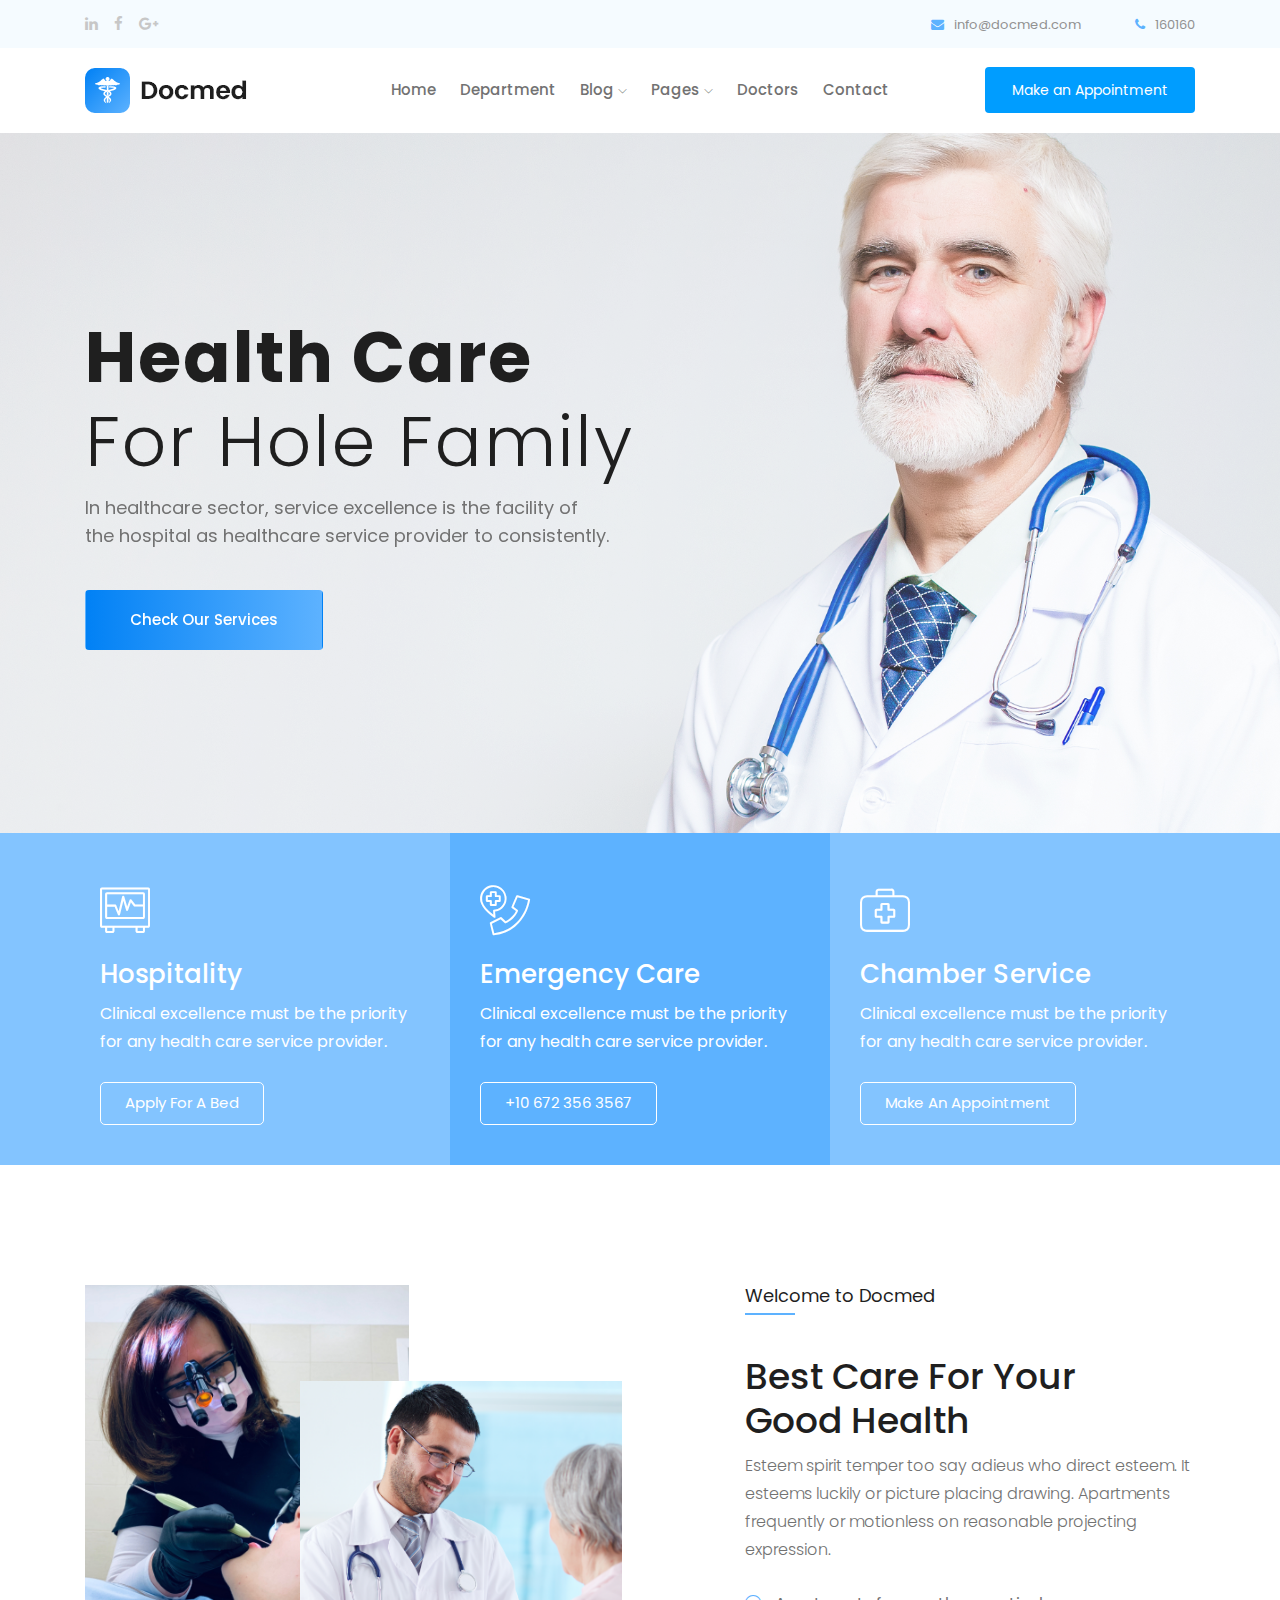
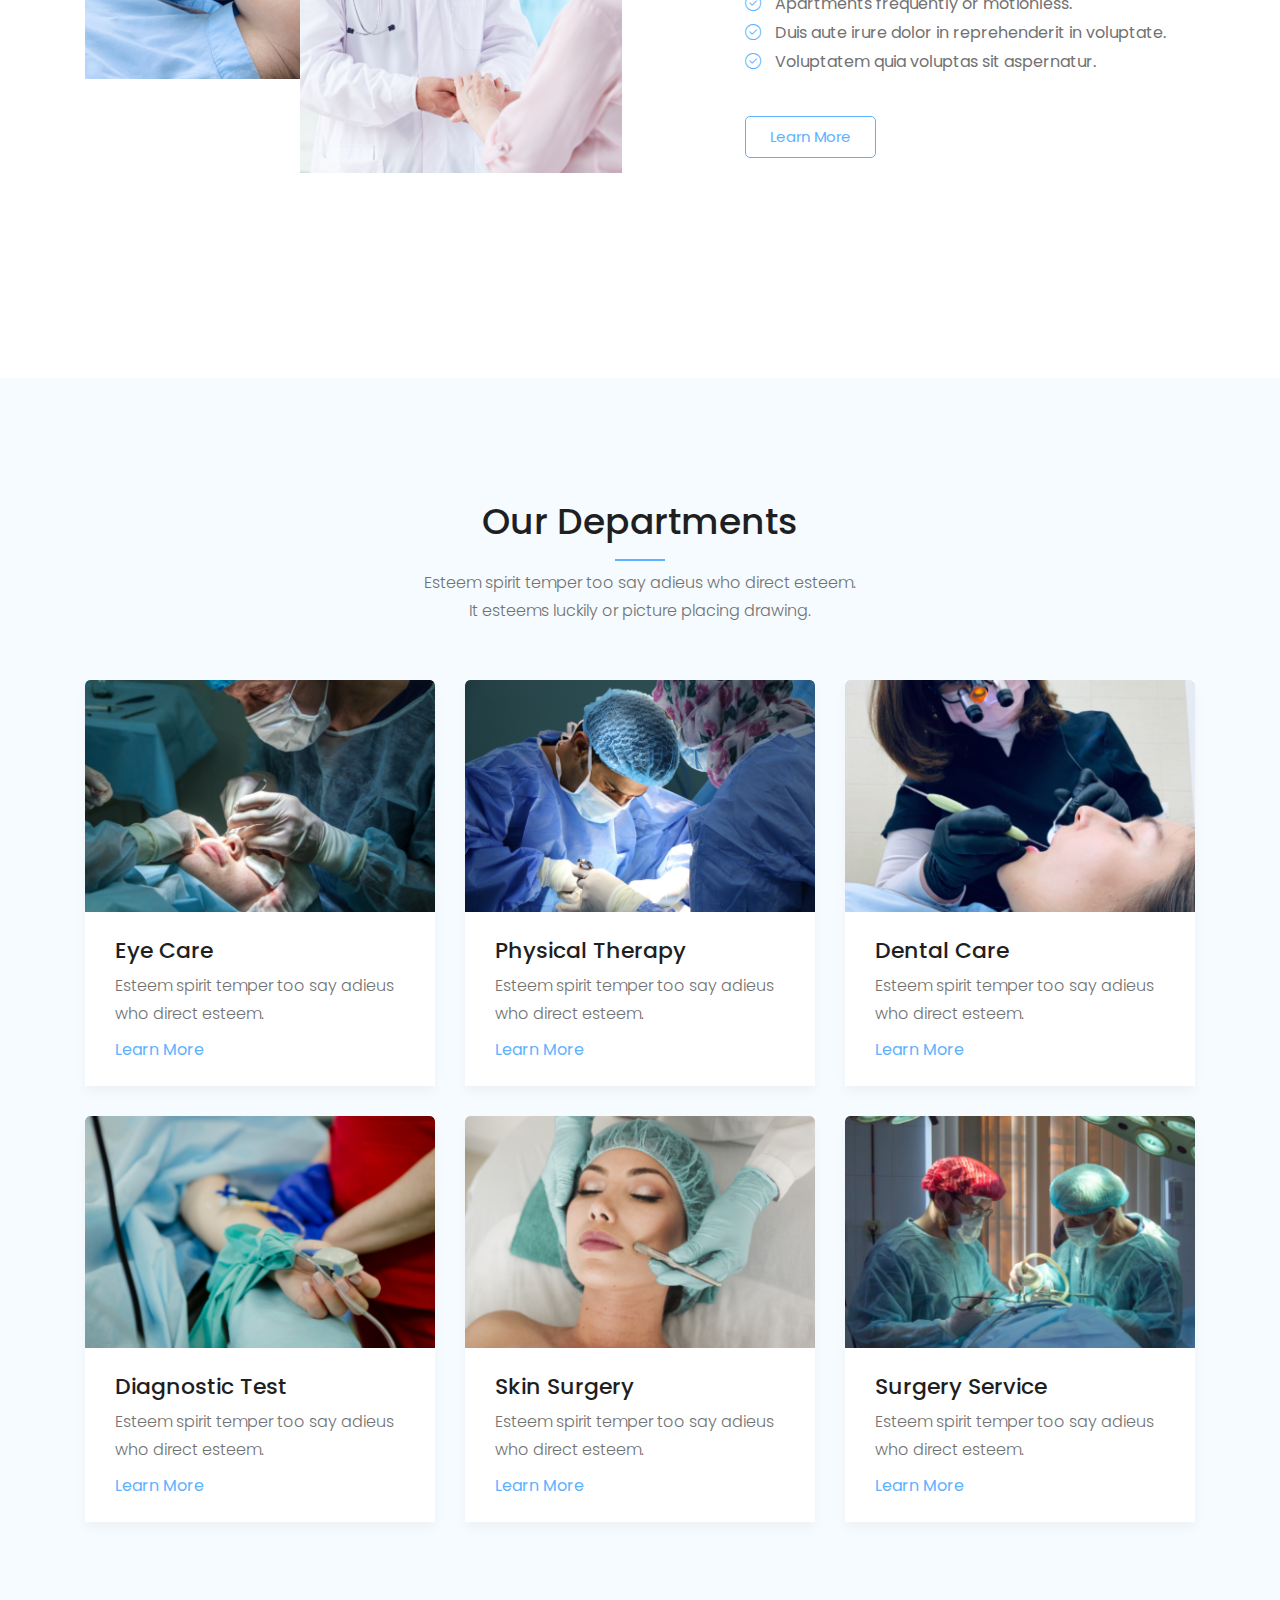
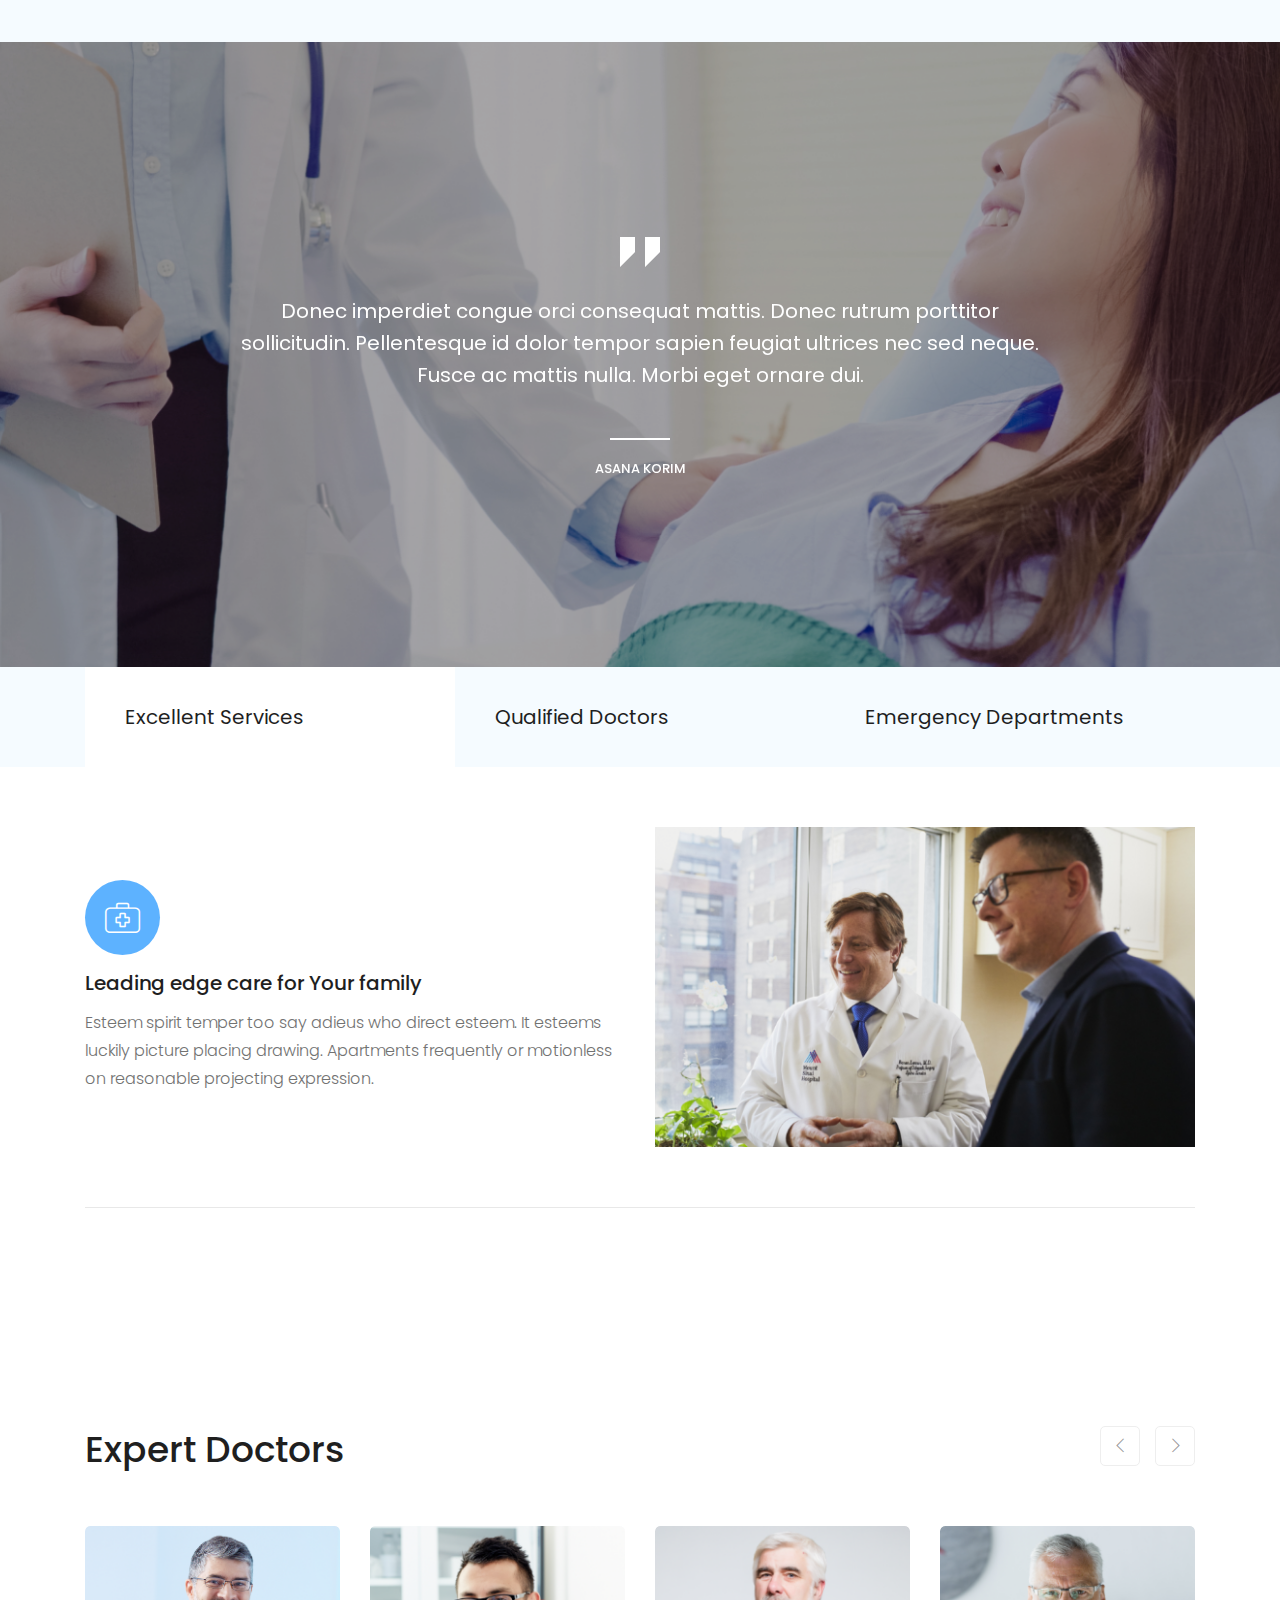
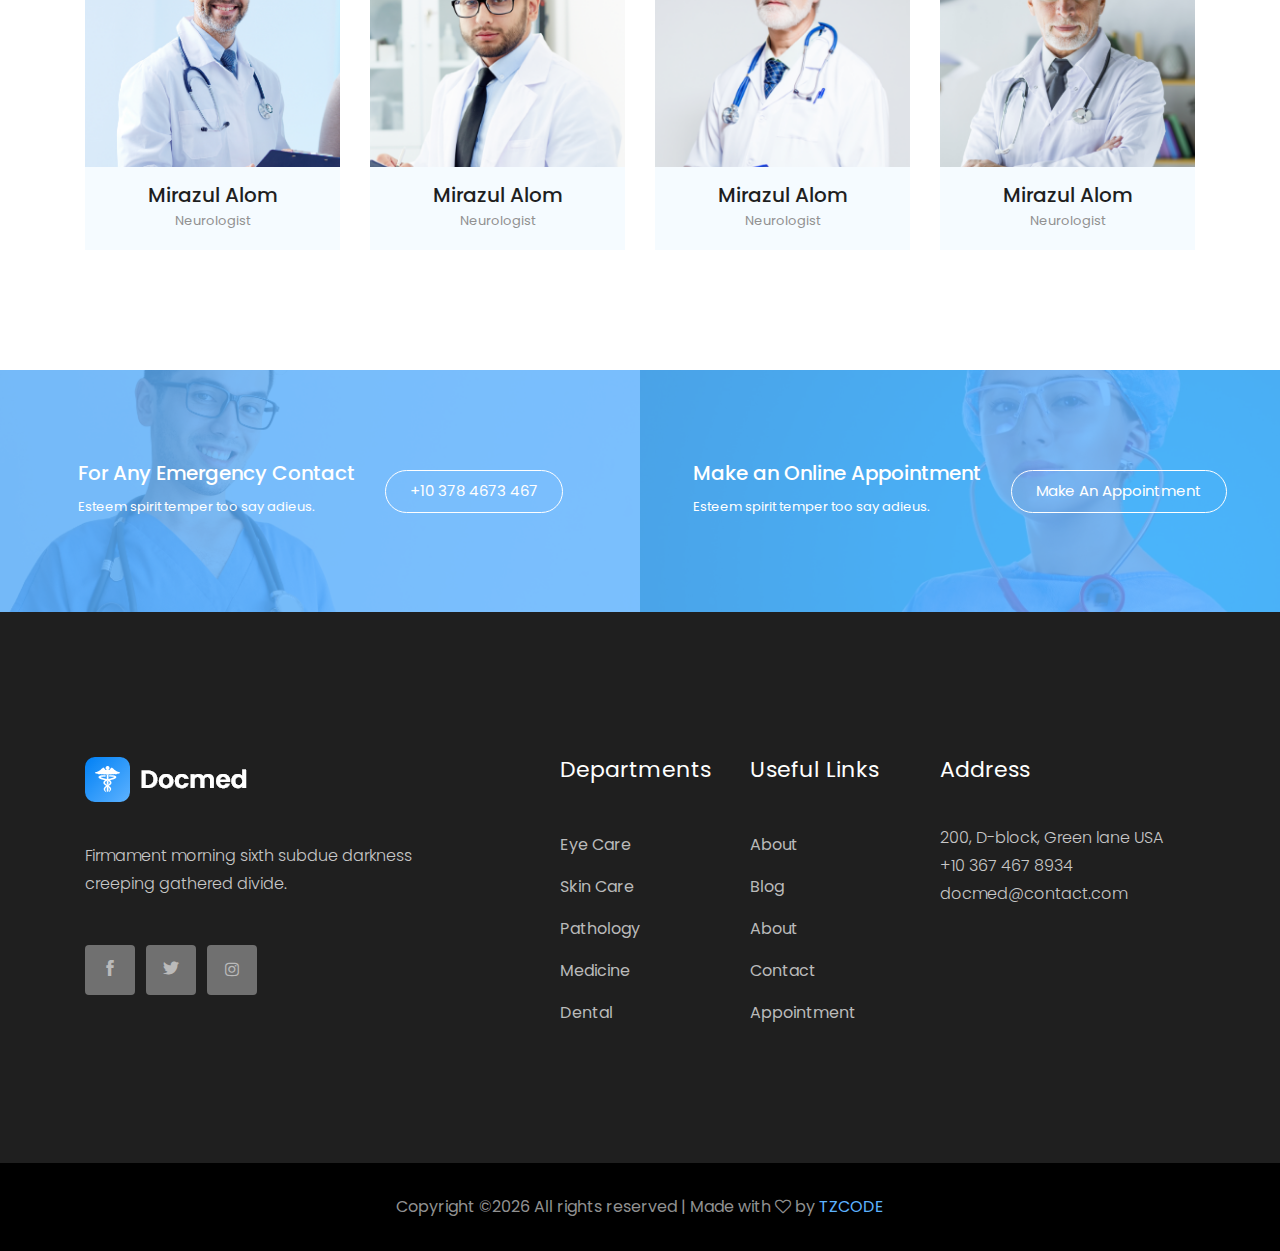
==== amalog/www-backup/landing.html @ 211bc392 "First Stage Website" ====
<!doctype html>
<html class="no-js" lang="zxx">

<head>
    <meta charset="utf-8">
    <meta http-equiv="x-ua-compatible" content="ie=edge">
    <title>Amalog</title>
    <meta name="description" content="">
    <meta name="viewport" content="width=device-width, initial-scale=1">

    <!-- <link rel="manifest" href="site.webmanifest"> -->
    <link rel="shortcut icon" type="image/x-icon" href="img/favicon.png">
    <!-- Place favicon.ico in the root directory -->

    <!-- CSS here -->
    <link rel="stylesheet" href="css/bootstrap.min.css">
    <link rel="stylesheet" href="css/owl.carousel.min.css">
    <link rel="stylesheet" href="css/magnific-popup.css">
    <link rel="stylesheet" href="css/font-awesome.min.css">
    <link rel="stylesheet" href="css/themify-icons.css">
    <link rel="stylesheet" href="css/nice-select.css">
    <link rel="stylesheet" href="css/flaticon.css">
    <link rel="stylesheet" href="css/gijgo.css">
    <link rel="stylesheet" href="css/animate.css">
    <link rel="stylesheet" href="css/slicknav.css">
    <link rel="stylesheet" href="css/style.css">
    <!-- <link rel="stylesheet" href="css/responsive.css"> -->
</head>

<body>
    <!--[if lte IE 9]>
            <p class="browserupgrade">You are using an <strong>outdated</strong> browser. Please <a href="https://browsehappy.com/">upgrade your browser</a> to improve your experience and security.</p>
        <![endif]-->

    <!-- header-start -->
    <header>
        <div class="header-area ">
            <div class="header-top_area">
                <div class="container">
                    <div class="row">
                        <div class="col-xl-6 col-md-6 ">
                            <div class="social_media_links">
                                <a href="#">
                                    <i class="fa fa-linkedin"></i>
                                </a>
                                <a href="#">
                                    <i class="fa fa-facebook"></i>
                                </a>
                                <a href="#">
                                    <i class="fa fa-google-plus"></i>
                                </a>
                            </div>
                        </div>
                        <div class="col-xl-6 col-md-6">
                            <div class="short_contact_list">
                                <ul>
                                    <li><a href="#"> <i class="fa fa-envelope"></i> info@docmed.com</a></li>
                                    <li><a href="#"> <i class="fa fa-phone"></i> 160160</a></li>
                                </ul>
                            </div>
                        </div>
                    </div>
                </div>
            </div>
            <div id="sticky-header" class="main-header-area">
                <div class="container">
                    <div class="row align-items-center">
                        <div class="col-xl-3 col-lg-2">
                            <div class="logo">
                                <a href="index.html">
                                    <img src="img/logo.png" alt="">
                                </a>
                            </div>
                        </div>
                        <div class="col-xl-6 col-lg-7">
                            <div class="main-menu  d-none d-lg-block">
                                <nav>
                                    <ul id="navigation">
                                        <li><a class="active" href="index.html">home</a></li>
                                        <li><a href="Department.html">Department</a></li>
                                        <li><a href="#">blog <i class="ti-angle-down"></i></a>
                                            <ul class="submenu">
                                                <li><a href="blog.html">blog</a></li>
                                                <li><a href="single-blog.html">single-blog</a></li>
                                            </ul>
                                        </li>
                                        <li><a href="#">pages <i class="ti-angle-down"></i></a>
                                            <ul class="submenu">
                                                <li><a href="elements.html">elements</a></li>
                                                <li><a href="about.html">about</a></li>
                                            </ul>
                                        </li>
                                        <li><a href="Doctors.html">Doctors</a></li>
                                        <li><a href="contact.html">Contact</a></li>
                                    </ul>
                                </nav>
                            </div>
                        </div>
                        <div class="col-xl-3 col-lg-3 d-none d-lg-block">
                            <div class="Appointment">
                                <div class="book_btn d-none d-lg-block">
                                    <a class="popup-with-form" href="#test-form">Make an Appointment</a>
                                </div>
                            </div>
                        </div>
                        <div class="col-12">
                            <div class="mobile_menu d-block d-lg-none"></div>
                        </div>
                    </div>
                </div>
            </div>
        </div>
    </header>
    <!-- header-end -->

    <!-- slider_area_start -->
    <div class="slider_area">
        <div class="slider_active owl-carousel">
            <div class="single_slider  d-flex align-items-center slider_bg_2">
                <div class="container">
                    <div class="row">
                        <div class="col-xl-12">
                            <div class="slider_text ">
                                <h3> <span>Health care</span> <br>
                                    For Hole Family </h3>
                                <p>In healthcare sector, service excellence is the facility of <br> the hospital as
                                    healthcare service provider to consistently.</p>
                                <a href="#" class="boxed-btn3">Check Our Services</a>
                            </div>
                        </div>
                    </div>
                </div>
            </div>
            <div class="single_slider  d-flex align-items-center slider_bg_1">
                <div class="container">
                    <div class="row">
                        <div class="col-xl-12">
                            <div class="slider_text ">
                                <h3> <span>Health care</span> <br>
                                    For Hole Family </h3>
                                <p>In healthcare sector, service excellence is the facility of <br> the hospital as
                                    healthcare service provider to consistently.</p>
                                <a href="#" class="boxed-btn3">Check Our Services</a>
                            </div>
                        </div>
                    </div>
                </div>
            </div>
            <div class="single_slider  d-flex align-items-center slider_bg_2">
                <div class="container">
                    <div class="row">
                        <div class="col-xl-12">
                            <div class="slider_text ">
                                <h3> <span>Health care</span> <br>
                                    For Hole Family </h3>
                                <p>In healthcare sector, service excellence is the facility of <br> the hospital as
                                    healthcare service provider to consistently.</p>
                                <a href="#" class="boxed-btn3">Check Our Services</a>
                            </div>
                        </div>
                    </div>
                </div>
            </div>
        </div>
    </div>
    <!-- slider_area_end -->

    <!-- service_area_start -->
    <div class="service_area">
        <div class="container p-0">
            <div class="row no-gutters">
                <div class="col-xl-4 col-md-4">
                    <div class="single_service">
                        <div class="icon">
                            <i class="flaticon-electrocardiogram"></i>
                        </div>
                        <h3>Hospitality</h3>
                        <p>Clinical excellence must be the priority for any health care service provider.</p>
                        <a href="#" class="boxed-btn3-white">Apply For a Bed</a>
                    </div>
                </div>
                <div class="col-xl-4 col-md-4">
                    <div class="single_service">
                        <div class="icon">
                            <i class="flaticon-emergency-call"></i>
                        </div>
                        <h3>Emergency Care</h3>
                        <p>Clinical excellence must be the priority for any health care service provider.</p>
                        <a href="#" class="boxed-btn3-white">+10 672 356 3567</a>
                    </div>
                </div>
                <div class="col-xl-4 col-md-4">
                    <div class="single_service">
                        <div class="icon">
                            <i class="flaticon-first-aid-kit"></i>
                        </div>
                        <h3>Chamber Service</h3>
                        <p>Clinical excellence must be the priority for any health care service provider.</p>
                        <a href="#" class="boxed-btn3-white">Make an Appointment</a>
                    </div>
                </div>
            </div>
        </div>
    </div>
    <!-- service_area_end -->

    <!-- welcome_docmed_area_start -->
    <div class="welcome_docmed_area">
        <div class="container">
            <div class="row">
                <div class="col-xl-6 col-lg-6">
                    <div class="welcome_thumb">
                        <div class="thumb_1">
                            <img src="img/about/1.png" alt="">
                        </div>
                        <div class="thumb_2">
                            <img src="img/about/2.png" alt="">
                        </div>
                    </div>
                </div>
                <div class="col-xl-6 col-lg-6">
                    <div class="welcome_docmed_info">
                        <h2>Welcome to Docmed</h2>
                        <h3>Best Care For Your <br>
                                Good Health</h3>
                        <p>Esteem spirit temper too say adieus who direct esteem.
                                It esteems luckily or picture placing drawing. Apartments frequently or motionless on reasonable projecting expression.</p>
                        <ul>
                            <li> <i class="flaticon-right"></i> Apartments frequently or motionless. </li>
                            <li> <i class="flaticon-right"></i> Duis aute irure dolor in reprehenderit in voluptate.</li>
                            <li> <i class="flaticon-right"></i> Voluptatem quia voluptas sit aspernatur. </li>
                        </ul>
                        <a href="#" class="boxed-btn3-white-2">Learn More</a>
                    </div>
                </div>
            </div>
        </div>
    </div>
    <!-- welcome_docmed_area_end -->

    <!-- offers_area_start -->
    <div class="our_department_area">
        <div class="container">
            <div class="row">
                <div class="col-xl-12">
                    <div class="section_title text-center mb-55">
                        <h3>Our Departments</h3>
                        <p>Esteem spirit temper too say adieus who direct esteem. <br>
                            It esteems luckily or picture placing drawing. </p>
                    </div>
                </div>
            </div>
            <div class="row">
                <div class="col-xl-4 col-md-6 col-lg-4">
                    <div class="single_department">
                        <div class="department_thumb">
                            <img src="img/department/1.png" alt="">
                        </div>
                        <div class="department_content">
                            <h3><a href="#">Eye Care</a></h3>
                            <p>Esteem spirit temper too say adieus who direct esteem.</p>
                            <a href="#" class="learn_more">Learn More</a>
                        </div>
                    </div>
                </div>
                <div class="col-xl-4 col-md-6 col-lg-4">
                    <div class="single_department">
                        <div class="department_thumb">
                            <img src="img/department/2.png" alt="">
                        </div>
                        <div class="department_content">
                            <h3><a href="#">Physical Therapy</a></h3>
                            <p>Esteem spirit temper too say adieus who direct esteem.</p>
                            <a href="#" class="learn_more">Learn More</a>
                        </div>
                    </div>
                </div>
                <div class="col-xl-4 col-md-6 col-lg-4">
                    <div class="single_department">
                        <div class="department_thumb">
                            <img src="img/department/3.png" alt="">
                        </div>
                        <div class="department_content">
                            <h3><a href="#">Dental Care</a></h3>
                            <p>Esteem spirit temper too say adieus who direct esteem.</p>
                            <a href="#" class="learn_more">Learn More</a>
                        </div>
                    </div>
                </div>
                <div class="col-xl-4 col-md-6 col-lg-4">
                    <div class="single_department">
                        <div class="department_thumb">
                            <img src="img/department/4.png" alt="">
                        </div>
                        <div class="department_content">
                            <h3><a href="#">Diagnostic Test</a></h3>
                            <p>Esteem spirit temper too say adieus who direct esteem.</p>
                            <a href="#" class="learn_more">Learn More</a>
                        </div>
                    </div>
                </div>
                <div class="col-xl-4 col-md-6 col-lg-4">
                    <div class="single_department">
                        <div class="department_thumb">
                            <img src="img/department/5.png" alt="">
                        </div>
                        <div class="department_content">
                            <h3><a href="#">Skin Surgery</a></h3>
                            <p>Esteem spirit temper too say adieus who direct esteem.</p>
                            <a href="#" class="learn_more">Learn More</a>
                        </div>
                    </div>
                </div>
                <div class="col-xl-4 col-md-6 col-lg-4">
                    <div class="single_department">
                        <div class="department_thumb">
                            <img src="img/department/6.png" alt="">
                        </div>
                        <div class="department_content">
                            <h3><a href="#">Surgery Service</a></h3>
                            <p>Esteem spirit temper too say adieus who direct esteem.</p>
                            <a href="#" class="learn_more">Learn More</a>
                        </div>
                    </div>
                </div>
            </div>
        </div>
    </div>
    <!-- offers_area_end -->

    <!-- testmonial_area_start -->
    <div class="testmonial_area">
        <div class="testmonial_active owl-carousel">
            <div class="single-testmonial testmonial_bg_1 overlay2">
                <div class="container">
                    <div class="row">
                        <div class="col-xl-10 offset-xl-1">
                            <div class="testmonial_info text-center">
                                <div class="quote">
                                    <i class="flaticon-straight-quotes"></i>
                                </div>
                                <p>Donec imperdiet congue orci consequat mattis. Donec rutrum porttitor <br>
                                    sollicitudin. Pellentesque id dolor tempor sapien feugiat ultrices nec sed neque.
                                    <br>
                                    Fusce ac mattis nulla. Morbi eget ornare dui. </p>
                                <div class="testmonial_author">
                                    <h4>Asana Korim</h4>
                                </div>
                            </div>
                        </div>
                    </div>
                </div>
            </div>
            <div class="single-testmonial testmonial_bg_2 overlay2">
                <div class="container">
                    <div class="row">
                        <div class="col-xl-10 offset-xl-1">
                            <div class="testmonial_info text-center">
                                <div class="quote">
                                    <i class="flaticon-straight-quotes"></i>
                                </div>
                                <p>Donec imperdiet congue orci consequat mattis. Donec rutrum porttitor <br>
                                    sollicitudin. Pellentesque id dolor tempor sapien feugiat ultrices nec sed neque.
                                    <br>
                                    Fusce ac mattis nulla. Morbi eget ornare dui. </p>
                                <div class="testmonial_author">
                                    <h4>Asana Korim</h4>
                                </div>
                            </div>
                        </div>
                    </div>
                </div>
            </div>
            <div class="single-testmonial testmonial_bg_1 overlay2">
                <div class="container">
                    <div class="row">
                        <div class="col-xl-10 offset-xl-1">
                            <div class="testmonial_info text-center">
                                <div class="quote">
                                    <i class="flaticon-straight-quotes"></i>
                                </div>
                                <p>Donec imperdiet congue orci consequat mattis. Donec rutrum porttitor <br>
                                    sollicitudin. Pellentesque id dolor tempor sapien feugiat ultrices nec sed neque.
                                    <br>
                                    Fusce ac mattis nulla. Morbi eget ornare dui. </p>
                                <div class="testmonial_author">
                                    <h4>Asana Korim</h4>
                                </div>
                            </div>
                        </div>
                    </div>
                </div>
            </div>
        </div>
    </div>
    <!-- testmonial_area_end -->

    <!-- business_expert_area_start  -->
    <div class="business_expert_area">
        <div class="business_tabs_area">
            <div class="container">
                <div class="row">
                    <div class="col-xl-12">
                        <ul class="nav" id="myTab" role="tablist">
                            <li class="nav-item">
                                <a class="nav-link active" id="home-tab" data-toggle="tab" href="#home" role="tab" aria-controls="home"
                            aria-selected="true">Excellent Services</a>
                            </li>

                            <li class="nav-item">
                                <a class="nav-link" id="profile-tab" data-toggle="tab" href="#profile" role="tab" aria-controls="profile"
                            aria-selected="false">Qualified Doctors</a>
                            </li>


                            <li class="nav-item">
                                <a class="nav-link" id="contact-tab" data-toggle="tab" href="#contact" role="tab" aria-controls="contact"
                            aria-selected="false">Emergency Departments</a>
                            </li>
                        </ul>
                    </div>
                </div>

            </div>
        </div>
        <div class="container">
            <div class="border_bottom">
                    <div class="tab-content" id="myTabContent">
                            <div class="tab-pane fade show active" id="home" role="tabpanel" aria-labelledby="home-tab">
                                
                                    <div class="row align-items-center">
                                            <div class="col-xl-6 col-md-6">
                                                <div class="business_info">
                                                    <div class="icon">
                                                        <i class="flaticon-first-aid-kit"></i>
                                                    </div>
                                                    <h3>Leading edge care for Your family</h3>
                                                    <p>Esteem spirit temper too say adieus who direct esteem.
                                                        It esteems luckily picture placing drawing. Apartments frequently or motionless on
                                                        reasonable projecting expression.
                                                    </p>
                                                </div>
                                            </div>
                                            <div class="col-xl-6 col-md-6">
                                                <div class="business_thumb">
                                                    <img src="img/about/business.png" alt="">
                                                </div>
                                            </div>
                                        </div>
                            </div>
                            <div class="tab-pane fade" id="profile" role="tabpanel" aria-labelledby="profile-tab">
                                    <div class="row align-items-center">
                                            <div class="col-xl-6 col-md-6">
                                                <div class="business_info">
                                                    <div class="icon">
                                                        <i class="flaticon-first-aid-kit"></i>
                                                    </div>
                                                    <h3>Leading edge care for Your family</h3>
                                                    <p>Esteem spirit temper too say adieus who direct esteem.
                                                        It esteems luckily picture placing drawing. Apartments frequently or motionless on
                                                        reasonable projecting expression.
                                                    </p>
                                                </div>
                                            </div>
                                            <div class="col-xl-6 col-md-6">
                                                <div class="business_thumb">
                                                    <img src="img/about/business.png" alt="">
                                                </div>
                                            </div>
                                        </div>
                            </div>
                            <div class="tab-pane fade" id="contact" role="tabpanel" aria-labelledby="contact-tab">
                                    <div class="row align-items-center">
                                            <div class="col-xl-6 col-md-6">
                                                <div class="business_info">
                                                    <div class="icon">
                                                        <i class="flaticon-first-aid-kit"></i>
                                                    </div>
                                                    <h3>Leading edge care for Your family</h3>
                                                    <p>Esteem spirit temper too say adieus who direct esteem.
                                                        It esteems luckily picture placing drawing. Apartments frequently or motionless on
                                                        reasonable projecting expression.
                                                    </p>
                                                </div>
                                            </div>
                                            <div class="col-xl-6 col-md-6">
                                                <div class="business_thumb">
                                                    <img src="img/about/business.png" alt="">
                                                </div>
                                            </div>
                                        </div>
                            </div>
                          </div>
            </div>
        </div>
    </div>
    <!-- business_expert_area_end  -->


    <!-- expert_doctors_area_start -->
    <div class="expert_doctors_area">
        <div class="container">
            <div class="row">
                <div class="col-xl-12">
                    <div class="doctors_title mb-55">
                        <h3>Expert Doctors</h3>
                    </div>
                </div>
            </div>
            <div class="row">
                <div class="col-xl-12">
                    <div class="expert_active owl-carousel">
                        <div class="single_expert">
                            <div class="expert_thumb">
                                <img src="img/experts/1.png" alt="">
                            </div>
                            <div class="experts_name text-center">
                                <h3>Mirazul Alom</h3>
                                <span>Neurologist</span>
                            </div>
                        </div>
                        <div class="single_expert">
                            <div class="expert_thumb">
                                <img src="img/experts/2.png" alt="">
                            </div>
                            <div class="experts_name text-center">
                                <h3>Mirazul Alom</h3>
                                <span>Neurologist</span>
                            </div>
                        </div>
                        <div class="single_expert">
                            <div class="expert_thumb">
                                <img src="img/experts/3.png" alt="">
                            </div>
                            <div class="experts_name text-center">
                                <h3>Mirazul Alom</h3>
                                <span>Neurologist</span>
                            </div>
                        </div>
                        <div class="single_expert">
                            <div class="expert_thumb">
                                <img src="img/experts/4.png" alt="">
                            </div>
                            <div class="experts_name text-center">
                                <h3>Mirazul Alom</h3>
                                <span>Neurologist</span>
                            </div>
                        </div>
                        <div class="single_expert">
                            <div class="expert_thumb">
                                <img src="img/experts/1.png" alt="">
                            </div>
                            <div class="experts_name text-center">
                                <h3>Mirazul Alom</h3>
                                <span>Neurologist</span>
                            </div>
                        </div>
                        <div class="single_expert">
                            <div class="expert_thumb">
                                <img src="img/experts/2.png" alt="">
                            </div>
                            <div class="experts_name text-center">
                                <h3>Mirazul Alom</h3>
                                <span>Neurologist</span>
                            </div>
                        </div>
                    </div>
                </div>
            </div>
        </div>
    </div>
    <!-- expert_doctors_area_end -->

    <!-- Emergency_contact start -->
    <div class="Emergency_contact">
        <div class="conatiner-fluid p-0">
            <div class="row no-gutters">
                <div class="col-xl-6">
                    <div class="single_emergency d-flex align-items-center justify-content-center emergency_bg_1 overlay_skyblue">
                        <div class="info">
                            <h3>For Any Emergency Contact</h3>
                            <p>Esteem spirit temper too say adieus.</p>
                        </div>
                        <div class="info_button">
                            <a href="#" class="boxed-btn3-white">+10 378 4673 467</a>
                        </div>
                    </div>
                </div>
                <div class="col-xl-6">
                    <div class="single_emergency d-flex align-items-center justify-content-center emergency_bg_2 overlay_skyblue">
                        <div class="info">
                            <h3>Make an Online Appointment</h3>
                            <p>Esteem spirit temper too say adieus.</p>
                        </div>
                        <div class="info_button">
                            <a href="#" class="boxed-btn3-white">Make an Appointment</a>
                        </div>
                    </div>
                </div>
            </div>
        </div>
    </div>
    <!-- Emergency_contact end -->

<!-- footer start -->
    <footer class="footer">
            <div class="footer_top">
                <div class="container">
                    <div class="row">
                        <div class="col-xl-4 col-md-6 col-lg-4">
                            <div class="footer_widget">
                                <div class="footer_logo">
                                    <a href="#">
                                        <img src="img/footer_logo.png" alt="">
                                    </a>
                                </div>
                                <p>
                                        Firmament morning sixth subdue darkness 
                                        creeping gathered divide.
                                </p>
                                <div class="socail_links">
                                    <ul>
                                        <li>
                                            <a href="#">
                                                <i class="ti-facebook"></i>
                                            </a>
                                        </li>
                                        <li>
                                            <a href="#">
                                                <i class="ti-twitter-alt"></i>
                                            </a>
                                        </li>
                                        <li>
                                            <a href="#">
                                                <i class="fa fa-instagram"></i>
                                            </a>
                                        </li>
                                    </ul>
                                </div>
    
                            </div>
                        </div>
                        <div class="col-xl-2 offset-xl-1 col-md-6 col-lg-3">
                            <div class="footer_widget">
                                <h3 class="footer_title">
                                        Departments
                                </h3>
                                <ul>
                                    <li><a href="#">Eye Care</a></li>
                                    <li><a href="#">Skin Care</a></li>
                                    <li><a href="#">Pathology</a></li>
                                    <li><a href="#">Medicine</a></li>
                                    <li><a href="#">Dental</a></li>
                                </ul>
    
                            </div>
                        </div>
                        <div class="col-xl-2 col-md-6 col-lg-2">
                            <div class="footer_widget">
                                <h3 class="footer_title">
                                        Useful Links
                                </h3>
                                <ul>
                                    <li><a href="#">About</a></li>
                                    <li><a href="#">Blog</a></li>
                                    <li><a href="#">About</a></li>
                                    <li><a href="#"> Contact</a></li>
                                    <li><a href="#"> Appointment</a></li>
                                </ul>
                            </div>
                        </div>
                        <div class="col-xl-3 col-md-6 col-lg-3">
                            <div class="footer_widget">
                                <h3 class="footer_title">
                                        Address
                                </h3>
                                <p>
                                    200, D-block, Green lane USA <br>
                                    +10 367 467 8934 <br>
                                    docmed@contact.com
                                </p>
                            </div>
                        </div>
                    </div>
                </div>
            </div>
            <div class="copy-right_text">
                <div class="container">
                    <div class="footer_border"></div>
                    <div class="row">
                        <div class="col-xl-12">
                            <p class="copy_right text-center">
                                <!-- Link back to Colorlib can't be removed. Template is licensed under CC BY 3.0. -->
Copyright &copy;<script>document.write(new Date().getFullYear());</script> All rights reserved | Made with <i class="fa fa-heart-o" aria-hidden="true"></i> by <a href="https://app.tzcode.tech" target="_blank">TZCODE</a>
<!-- Link back to Colorlib can't be removed. Template is licensed under CC BY 3.0. -->
                            </p>
                        </div>
                    </div>
                </div>
            </div>
        </footer>
<!-- footer end  -->
    <!-- link that opens popup -->

    <!-- form itself end-->
    <form id="test-form" class="white-popup-block mfp-hide">
        <div class="popup_box ">
            <div class="popup_inner">
                <h3>Make an Appointment</h3>
                <form action="#">
                    <div class="row">
                        <div class="col-xl-6">
                            <input id="datepicker" placeholder="Pick date">
                        </div>
                        <div class="col-xl-6">
                            <input id="datepicker2" placeholder="Suitable time">
                        </div>
                        <div class="col-xl-6">
                            <select class="form-select wide" id="default-select" class="">
                                <option data-display="Select Department">Department</option>
                                <option value="1">Eye Care</option>
                                <option value="2">Physical Therapy</option>
                                <option value="3">Dental Care</option>
                            </select>
                        </div>
                        <div class="col-xl-6">
                            <select class="form-select wide" id="default-select" class="">
                                <option data-display="Doctors">Doctors</option>
                                <option value="1">Mirazul Alom</option>
                                <option value="2">Monzul Alom</option>
                                <option value="3">Azizul Isalm</option>
                            </select>
                        </div>
                        <div class="col-xl-6">
                            <input type="text"  placeholder="Name">
                        </div>
                        <div class="col-xl-6">
                            <input type="text"  placeholder="Phone no.">
                        </div>
                        <div class="col-xl-12">
                            <input type="email"  placeholder="Email">
                        </div>
                        <div class="col-xl-12">
                            <button type="submit" class="boxed-btn3">Confirm</button>
                        </div>
                    </div>
                </form>
            </div>
        </div>
    </form>
    <!-- form itself end -->

    <!-- JS here -->
    <script src="js/vendor/modernizr-3.5.0.min.js"></script>
    <script src="js/vendor/jquery-1.12.4.min.js"></script>
    <script src="js/popper.min.js"></script>
    <script src="js/bootstrap.min.js"></script>
    <script src="js/owl.carousel.min.js"></script>
    <script src="js/isotope.pkgd.min.js"></script>
    <script src="js/ajax-form.js"></script>
    <script src="js/waypoints.min.js"></script>
    <script src="js/jquery.counterup.min.js"></script>
    <script src="js/imagesloaded.pkgd.min.js"></script>
    <script src="js/scrollIt.js"></script>
    <script src="js/jquery.scrollUp.min.js"></script>
    <script src="js/wow.min.js"></script>
    <script src="js/nice-select.min.js"></script>
    <script src="js/jquery.slicknav.min.js"></script>
    <script src="js/jquery.magnific-popup.min.js"></script>
    <script src="js/plugins.js"></script>
    <script src="js/gijgo.min.js"></script>
    <!--contact js-->
    <script src="js/contact.js"></script>
    <script src="js/jquery.ajaxchimp.min.js"></script>
    <script src="js/jquery.form.js"></script>
    <script src="js/jquery.validate.min.js"></script>
    <script src="js/mail-script.js"></script>

    <script src="js/main.js"></script>
    <script>
        $('#datepicker').datepicker({
            iconsLibrary: 'fontawesome',
            icons: {
                rightIcon: '<span class="fa fa-caret-down"></span>'
            }
        });
        $('#datepicker2').datepicker({
            iconsLibrary: 'fontawesome',
            icons: {
                rightIcon: '<span class="fa fa-caret-down"></span>'
            }

        });
    $(document).ready(function() {
    $('.js-example-basic-multiple').select2();
});
    </script>
</body>

</html>
---- amalog/www-backup/css/themify-icons.css ----
@font-face {
	font-family: 'themify';
	src:url('../fonts/themify.eot?-fvbane');
	src:url('../fonts/themify.eot?#iefix-fvbane') format('embedded-opentype'),
		url('../fonts/themify.woff?-fvbane') format('woff'),
		url('../fonts/themify.ttf?-fvbane') format('truetype'),
		url('../fonts/themify.svg?-fvbane#themify') format('svg');
	font-weight: normal;
	font-style: normal;
}

[class^="ti-"], [class*=" ti-"] {
	font-family: 'themify';
	/* speak: none; */
	font-style: normal;
	font-weight: normal;
	font-variant: normal;
	text-transform: none;
	line-height: 1;

	/* Better Font Rendering =========== */
	-webkit-font-smoothing: antialiased;
	-moz-osx-font-smoothing: grayscale;
}

.ti-wand:before {
	content: "\e600";
}
.ti-volume:before {
	content: "\e601";
}
.ti-user:before {
	content: "\e602";
}
.ti-unlock:before {
	content: "\e603";
}
.ti-unlink:before {
	content: "\e604";
}
.ti-trash:before {
	content: "\e605";
}
.ti-thought:before {
	content: "\e606";
}
.ti-target:before {
	content: "\e607";
}
.ti-tag:before {
	content: "\e608";
}
.ti-tablet:before {
	content: "\e609";
}
.ti-star:before {
	content: "\e60a";
}
.ti-spray:before {
	content: "\e60b";
}
.ti-signal:before {
	content: "\e60c";
}
.ti-shopping-cart:before {
	content: "\e60d";
}
.ti-shopping-cart-full:before {
	content: "\e60e";
}
.ti-settings:before {
	content: "\e60f";
}
.ti-search:before {
	content: "\e610";
}
.ti-zoom-in:before {
	content: "\e611";
}
.ti-zoom-out:before {
	content: "\e612";
}
.ti-cut:before {
	content: "\e613";
}
.ti-ruler:before {
	content: "\e614";
}
.ti-ruler-pencil:before {
	content: "\e615";
}
.ti-ruler-alt:before {
	content: "\e616";
}
.ti-bookmark:before {
	content: "\e617";
}
.ti-bookmark-alt:before {
	content: "\e618";
}
.ti-reload:before {
	content: "\e619";
}
.ti-plus:before {
	content: "\e61a";
}
.ti-pin:before {
	content: "\e61b";
}
.ti-pencil:before {
	content: "\e61c";
}
.ti-pencil-alt:before {
	content: "\e61d";
}
.ti-paint-roller:before {
	content: "\e61e";
}
.ti-paint-bucket:before {
	content: "\e61f";
}
.ti-na:before {
	content: "\e620";
}
.ti-mobile:before {
	content: "\e621";
}
.ti-minus:before {
	content: "\e622";
}
.ti-medall:before {
	content: "\e623";
}
.ti-medall-alt:before {
	content: "\e624";
}
.ti-marker:before {
	content: "\e625";
}
.ti-marker-alt:before {
	content: "\e626";
}
.ti-arrow-up:before {
	content: "\e627";
}
.ti-arrow-right:before {
	content: "\e628";
}
.ti-arrow-left:before {
	content: "\e629";
}
.ti-arrow-down:before {
	content: "\e62a";
}
.ti-lock:before {
	content: "\e62b";
}
.ti-location-arrow:before {
	content: "\e62c";
}
.ti-link:before {
	content: "\e62d";
}
.ti-layout:before {
	content: "\e62e";
}
.ti-layers:before {
	content: "\e62f";
}
.ti-layers-alt:before {
	content: "\e630";
}
.ti-key:before {
	content: "\e631";
}
.ti-import:before {
	content: "\e632";
}
.ti-image:before {
	content: "\e633";
}
.ti-heart:before {
	content: "\e634";
}
.ti-heart-broken:before {
	content: "\e635";
}
.ti-hand-stop:before {
	content: "\e636";
}
.ti-hand-open:before {
	content: "\e637";
}
.ti-hand-drag:before {
	content: "\e638";
}
.ti-folder:before {
	content: "\e639";
}
.ti-flag:before {
	content: "\e63a";
}
.ti-flag-alt:before {
	content: "\e63b";
}
.ti-flag-alt-2:before {
	content: "\e63c";
}
.ti-eye:before {
	content: "\e63d";
}
.ti-export:before {
	content: "\e63e";
}
.ti-exchange-vertical:before {
	content: "\e63f";
}
.ti-desktop:before {
	content: "\e640";
}
.ti-cup:before {
	content: "\e641";
}
.ti-crown:before {
	content: "\e642";
}
.ti-comments:before {
	content: "\e643";
}
.ti-comment:before {
	content: "\e644";
}
.ti-comment-alt:before {
	content: "\e645";
}
.ti-close:before {
	content: "\e646";
}
.ti-clip:before {
	content: "\e647";
}
.ti-angle-up:before {
	content: "\e648";
}
.ti-angle-right:before {
	content: "\e649";
}
.ti-angle-left:before {
	content: "\e64a";
}
.ti-angle-down:before {
	content: "\e64b";
}
.ti-check:before {
	content: "\e64c";
}
.ti-check-box:before {
	content: "\e64d";
}
.ti-camera:before {
	content: "\e64e";
}
.ti-announcement:before {
	content: "\e64f";
}
.ti-brush:before {
	content: "\e650";
}
.ti-briefcase:before {
	content: "\e651";
}
.ti-bolt:before {
	content: "\e652";
}
.ti-bolt-alt:before {
	content: "\e653";
}
.ti-blackboard:before {
	content: "\e654";
}
.ti-bag:before {
	content: "\e655";
}
.ti-move:before {
	content: "\e656";
}
.ti-arrows-vertical:before {
	content: "\e657";
}
.ti-arrows-horizontal:before {
	content: "\e658";
}
.ti-fullscreen:before {
	content: "\e659";
}
.ti-arrow-top-right:before {
	content: "\e65a";
}
.ti-arrow-top-left:before {
	content: "\e65b";
}
.ti-arrow-circle-up:before {
	content: "\e65c";
}
.ti-arrow-circle-right:before {
	content: "\e65d";
}
.ti-arrow-circle-left:before {
	content: "\e65e";
}
.ti-arrow-circle-down:before {
	content: "\e65f";
}
.ti-angle-double-up:before {
	content: "\e660";
}
.ti-angle-double-right:before {
	content: "\e661";
}
.ti-angle-double-left:before {
	content: "\e662";
}
.ti-angle-double-down:before {
	content: "\e663";
}
.ti-zip:before {
	content: "\e664";
}
.ti-world:before {
	content: "\e665";
}
.ti-wheelchair:before {
	content: "\e666";
}
.ti-view-list:before {
	content: "\e667";
}
.ti-view-list-alt:before {
	content: "\e668";
}
.ti-view-grid:before {
	content: "\e669";
}
.ti-uppercase:before {
	content: "\e66a";
}
.ti-upload:before {
	content: "\e66b";
}
.ti-underline:before {
	content: "\e66c";
}
.ti-truck:before {
	content: "\e66d";
}
.ti-timer:before {
	content: "\e66e";
}
.ti-ticket:before {
	content: "\e66f";
}
.ti-thumb-up:before {
	content: "\e670";
}
.ti-thumb-down:before {
	content: "\e671";
}
.ti-text:before {
	content: "\e672";
}
.ti-stats-up:before {
	content: "\e673";
}
.ti-stats-down:before {
	content: "\e674";
}
.ti-split-v:before {
	content: "\e675";
}
.ti-split-h:before {
	content: "\e676";
}
.ti-smallcap:before {
	content: "\e677";
}
.ti-shine:before {
	content: "\e678";
}
.ti-shift-right:before {
	content: "\e679";
}
.ti-shift-left:before {
	content: "\e67a";
}
.ti-shield:before {
	content: "\e67b";
}
.ti-notepad:before {
	content: "\e67c";
}
.ti-server:before {
	content: "\e67d";
}
.ti-quote-right:before {
	content: "\e67e";
}
.ti-quote-left:before {
	content: "\e67f";
}
.ti-pulse:before {
	content: "\e680";
}
.ti-printer:before {
	content: "\e681";
}
.ti-power-off:before {
	content: "\e682";
}
.ti-plug:before {
	content: "\e683";
}
.ti-pie-chart:before {
	content: "\e684";
}
.ti-paragraph:before {
	content: "\e685";
}
.ti-panel:before {
	content: "\e686";
}
.ti-package:before {
	content: "\e687";
}
.ti-music:before {
	content: "\e688";
}
.ti-music-alt:before {
	content: "\e689";
}
.ti-mouse:before {
	content: "\e68a";
}
.ti-mouse-alt:before {
	content: "\e68b";
}
.ti-money:before {
	content: "\e68c";
}
.ti-microphone:before {
	content: "\e68d";
}
.ti-menu:before {
	content: "\e68e";
}
.ti-menu-alt:before {
	content: "\e68f";
}
.ti-map:before {
	content: "\e690";
}
.ti-map-alt:before {
	content: "\e691";
}
.ti-loop:before {
	content: "\e692";
}
.ti-location-pin:before {
	content: "\e693";
}
.ti-list:before {
	content: "\e694";
}
.ti-light-bulb:before {
	content: "\e695";
}
.ti-Italic:before {
	content: "\e696";
}
.ti-info:before {
	content: "\e697";
}
.ti-infinite:before {
	content: "\e698";
}
.ti-id-badge:before {
	content: "\e699";
}
.ti-hummer:before {
	content: "\e69a";
}
.ti-home:before {
	content: "\e69b";
}
.ti-help:before {
	content: "\e69c";
}
.ti-headphone:before {
	content: "\e69d";
}
.ti-harddrives:before {
	content: "\e69e";
}
.ti-harddrive:before {
	content: "\e69f";
}
.ti-gift:before {
	content: "\e6a0";
}
.ti-game:before {
	content: "\e6a1";
}
.ti-filter:before {
	content: "\e6a2";
}
.ti-files:before {
	content: "\e6a3";
}
.ti-file:before {
	content: "\e6a4";
}
.ti-eraser:before {
	content: "\e6a5";
}
.ti-envelope:before {
	content: "\e6a6";
}
.ti-download:before {
	content: "\e6a7";
}
.ti-direction:before {
	content: "\e6a8";
}
.ti-direction-alt:before {
	content: "\e6a9";
}
.ti-dashboard:before {
	content: "\e6aa";
}
.ti-control-stop:before {
	content: "\e6ab";
}
.ti-control-shuffle:before {
	content: "\e6ac";
}
.ti-control-play:before {
	content: "\e6ad";
}
.ti-control-pause:before {
	content: "\e6ae";
}
.ti-control-forward:before {
	content: "\e6af";
}
.ti-control-backward:before {
	content: "\e6b0";
}
.ti-cloud:before {
	content: "\e6b1";
}
.ti-cloud-up:before {
	content: "\e6b2";
}
.ti-cloud-down:before {
	content: "\e6b3";
}
.ti-clipboard:before {
	content: "\e6b4";
}
.ti-car:before {
	content: "\e6b5";
}
.ti-calendar:before {
	content: "\e6b6";
}
.ti-book:before {
	content: "\e6b7";
}
.ti-bell:before {
	content: "\e6b8";
}
.ti-basketball:before {
	content: "\e6b9";
}
.ti-bar-chart:before {
	content: "\e6ba";
}
.ti-bar-chart-alt:before {
	content: "\e6bb";
}
.ti-back-right:before {
	content: "\e6bc";
}
.ti-back-left:before {
	content: "\e6bd";
}
.ti-arrows-corner:before {
	content: "\e6be";
}
.ti-archive:before {
	content: "\e6bf";
}
.ti-anchor:before {
	content: "\e6c0";
}
.ti-align-right:before {
	content: "\e6c1";
}
.ti-align-left:before {
	content: "\e6c2";
}
.ti-align-justify:before {
	content: "\e6c3";
}
.ti-align-center:before {
	content: "\e6c4";
}
.ti-alert:before {
	content: "\e6c5";
}
.ti-alarm-clock:before {
	content: "\e6c6";
}
.ti-agenda:before {
	content: "\e6c7";
}
.ti-write:before {
	content: "\e6c8";
}
.ti-window:before {
	content: "\e6c9";
}
.ti-widgetized:before {
	content: "\e6ca";
}
.ti-widget:before {
	content: "\e6cb";
}
.ti-widget-alt:before {
	content: "\e6cc";
}
.ti-wallet:before {
	content: "\e6cd";
}
.ti-video-clapper:before {
	content: "\e6ce";
}
.ti-video-camera:before {
	content: "\e6cf";
}
.ti-vector:before {
	content: "\e6d0";
}
.ti-themify-logo:before {
	content: "\e6d1";
}
.ti-themify-favicon:before {
	content: "\e6d2";
}
.ti-themify-favicon-alt:before {
	content: "\e6d3";
}
.ti-support:before {
	content: "\e6d4";
}
.ti-stamp:before {
	content: "\e6d5";
}
.ti-split-v-alt:before {
	content: "\e6d6";
}
.ti-slice:before {
	content: "\e6d7";
}
.ti-shortcode:before {
	content: "\e6d8";
}
.ti-shift-right-alt:before {
	content: "\e6d9";
}
.ti-shift-left-alt:before {
	content: "\e6da";
}
.ti-ruler-alt-2:before {
	content: "\e6db";
}
.ti-receipt:before {
	content: "\e6dc";
}
.ti-pin2:before {
	content: "\e6dd";
}
.ti-pin-alt:before {
	content: "\e6de";
}
.ti-pencil-alt2:before {
	content: "\e6df";
}
.ti-palette:before {
	content: "\e6e0";
}
.ti-more:before {
	content: "\e6e1";
}
.ti-more-alt:before {
	content: "\e6e2";
}
.ti-microphone-alt:before {
	content: "\e6e3";
}
.ti-magnet:before {
	content: "\e6e4";
}
.ti-line-double:before {
	content: "\e6e5";
}
.ti-line-dotted:before {
	content: "\e6e6";
}
.ti-line-dashed:before {
	content: "\e6e7";
}
.ti-layout-width-full:before {
	content: "\e6e8";
}
.ti-layout-width-default:before {
	content: "\e6e9";
}
.ti-layout-width-default-alt:before {
	content: "\e6ea";
}
.ti-layout-tab:before {
	content: "\e6eb";
}
.ti-layout-tab-window:before {
	content: "\e6ec";
}
.ti-layout-tab-v:before {
	content: "\e6ed";
}
.ti-layout-tab-min:before {
	content: "\e6ee";
}
.ti-layout-slider:before {
	content: "\e6ef";
}
.ti-layout-slider-alt:before {
	content: "\e6f0";
}
.ti-layout-sidebar-right:before {
	content: "\e6f1";
}
.ti-layout-sidebar-none:before {
	content: "\e6f2";
}
.ti-layout-sidebar-left:before {
	content: "\e6f3";
}
.ti-layout-placeholder:before {
	content: "\e6f4";
}
.ti-layout-menu:before {
	content: "\e6f5";
}
.ti-layout-menu-v:before {
	content: "\e6f6";
}
.ti-layout-menu-separated:before {
	content: "\e6f7";
}
.ti-layout-menu-full:before {
	content: "\e6f8";
}
.ti-layout-media-right-alt:before {
	content: "\e6f9";
}
.ti-layout-media-right:before {
	content: "\e6fa";
}
.ti-layout-media-overlay:before {
	content: "\e6fb";
}
.ti-layout-media-overlay-alt:before {
	content: "\e6fc";
}
.ti-layout-media-overlay-alt-2:before {
	content: "\e6fd";
}
.ti-layout-media-left-alt:before {
	content: "\e6fe";
}
.ti-layout-media-left:before {
	content: "\e6ff";
}
.ti-layout-media-center-alt:before {
	content: "\e700";
}
.ti-layout-media-center:before {
	content: "\e701";
}
.ti-layout-list-thumb:before {
	content: "\e702";
}
.ti-layout-list-thumb-alt:before {
	content: "\e703";
}
.ti-layout-list-post:before {
	content: "\e704";
}
.ti-layout-list-large-image:before {
	content: "\e705";
}
.ti-layout-line-solid:before {
	content: "\e706";
}
.ti-layout-grid4:before {
	content: "\e707";
}
.ti-layout-grid3:before {
	content: "\e708";
}
.ti-layout-grid2:before {
	content: "\e709";
}
.ti-layout-grid2-thumb:before {
	content: "\e70a";
}
.ti-layout-cta-right:before {
	content: "\e70b";
}
.ti-layout-cta-left:before {
	content: "\e70c";
}
.ti-layout-cta-center:before {
	content: "\e70d";
}
.ti-layout-cta-btn-right:before {
	content: "\e70e";
}
.ti-layout-cta-btn-left:before {
	content: "\e70f";
}
.ti-layout-column4:before {
	content: "\e710";
}
.ti-layout-column3:before {
	content: "\e711";
}
.ti-layout-column2:before {
	content: "\e712";
}
.ti-layout-accordion-separated:before {
	content: "\e713";
}
.ti-layout-accordion-merged:before {
	content: "\e714";
}
.ti-layout-accordion-list:before {
	content: "\e715";
}
.ti-ink-pen:before {
	content: "\e716";
}
.ti-info-alt:before {
	content: "\e717";
}
.ti-help-alt:before {
	content: "\e718";
}
.ti-headphone-alt:before {
	content: "\e719";
}
.ti-hand-point-up:before {
	content: "\e71a";
}
.ti-hand-point-right:before {
	content: "\e71b";
}
.ti-hand-point-left:before {
	content: "\e71c";
}
.ti-hand-point-down:before {
	content: "\e71d";
}
.ti-gallery:before {
	content: "\e71e";
}
.ti-face-smile:before {
	content: "\e71f";
}
.ti-face-sad:before {
	content: "\e720";
}
.ti-credit-card:before {
	content: "\e721";
}
.ti-control-skip-forward:before {
	content: "\e722";
}
.ti-control-skip-backward:before {
	content: "\e723";
}
.ti-control-record:before {
	content: "\e724";
}
.ti-control-eject:before {
	content: "\e725";
}
.ti-comments-smiley:before {
	content: "\e726";
}
.ti-brush-alt:before {
	content: "\e727";
}
.ti-youtube:before {
	content: "\e728";
}
.ti-vimeo:before {
	content: "\e729";
}
.ti-twitter:before {
	content: "\e72a";
}
.ti-time:before {
	content: "\e72b";
}
.ti-tumblr:before {
	content: "\e72c";
}
.ti-skype:before {
	content: "\e72d";
}
.ti-share:before {
	content: "\e72e";
}
.ti-share-alt:before {
	content: "\e72f";
}
.ti-rocket:before {
	content: "\e730";
}
.ti-pinterest:before {
	content: "\e731";
}
.ti-new-window:before {
	content: "\e732";
}
.ti-microsoft:before {
	content: "\e733";
}
.ti-list-ol:before {
	content: "\e734";
}
.ti-linkedin:before {
	content: "\e735";
}
.ti-layout-sidebar-2:before {
	content: "\e736";
}
.ti-layout-grid4-alt:before {
	content: "\e737";
}
.ti-layout-grid3-alt:before {
	content: "\e738";
}
.ti-layout-grid2-alt:before {
	content: "\e739";
}
.ti-layout-column4-alt:before {
	content: "\e73a";
}
.ti-layout-column3-alt:before {
	content: "\e73b";
}
.ti-layout-column2-alt:before {
	content: "\e73c";
}
.ti-instagram:before {
	content: "\e73d";
}
.ti-google:before {
	content: "\e73e";
}
.ti-github:before {
	content: "\e73f";
}
.ti-flickr:before {
	content: "\e740";
}
.ti-facebook:before {
	content: "\e741";
}
.ti-dropbox:before {
	content: "\e742";
}
.ti-dribbble:before {
	content: "\e743";
}
.ti-apple:before {
	content: "\e744";
}
.ti-android:before {
	content: "\e745";
}
.ti-save:before {
	content: "\e746";
}
.ti-save-alt:before {
	content: "\e747";
}
.ti-yahoo:before {
	content: "\e748";
}
.ti-wordpress:before {
	content: "\e749";
}
.ti-vimeo-alt:before {
	content: "\e74a";
}
.ti-twitter-alt:before {
	content: "\e74b";
}
.ti-tumblr-alt:before {
	content: "\e74c";
}
.ti-trello:before {
	content: "\e74d";
}
.ti-stack-overflow:before {
	content: "\e74e";
}
.ti-soundcloud:before {
	content: "\e74f";
}
.ti-sharethis:before {
	content: "\e750";
}
.ti-sharethis-alt:before {
	content: "\e751";
}
.ti-reddit:before {
	content: "\e752";
}
.ti-pinterest-alt:before {
	content: "\e753";
}
.ti-microsoft-alt:before {
	content: "\e754";
}
.ti-linux:before {
	content: "\e755";
}
.ti-jsfiddle:before {
	content: "\e756";
}
.ti-joomla:before {
	content: "\e757";
}
.ti-html5:before {
	content: "\e758";
}
.ti-flickr-alt:before {
	content: "\e759";
}
.ti-email:before {
	content: "\e75a";
}
.ti-drupal:before {
	content: "\e75b";
}
.ti-dropbox-alt:before {
	content: "\e75c";
}
.ti-css3:before {
	content: "\e75d";
}
.ti-rss:before {
	content: "\e75e";
}
.ti-rss-alt:before {
	content: "\e75f";
}
---- amalog/www-backup/css/nice-select.css ----
.nice-select {
  -webkit-tap-highlight-color: transparent;
  background-color: #fff;
  border-radius: 5px;
  border: solid 1px #e8e8e8;
  box-sizing: border-box;
  clear: both;
  cursor: pointer;
  display: block;
  float: left;
  font-family: inherit;
  font-size: 14px;
  font-weight: normal;
  height: 42px;
  line-height: 40px;
  outline: none;
  padding-left: 18px;
  padding-right: 30px;
  position: relative;
  text-align: left !important;
  -webkit-transition: all 0.2s ease-in-out;
  transition: all 0.2s ease-in-out;
  -webkit-user-select: none;
     -moz-user-select: none;
      -ms-user-select: none;
          user-select: none;
  white-space: nowrap;
  width: auto; }
  .nice-select:hover {
    border-color: #dbdbdb; }
  .nice-select:active, .nice-select.open, .nice-select:focus {
    border-color: #999; }


  .nice-select.disabled {
    border-color: #ededed;
    color: #999;
    pointer-events: none; }
    .nice-select.disabled:after {
      border-color: #cccccc; }
  .nice-select.wide {
    width: 100%; }
    .nice-select.wide .list {
      left: 0 !important;
      right: 0 !important; }
  .nice-select.right {
    float: right; }
    .nice-select.right .list {
      left: auto;
      right: 0; }
  .nice-select.small {
    font-size: 12px;
    height: 36px;
    line-height: 34px; }
    .nice-select.small:after {
      height: 4px;
      width: 4px; }
    .nice-select.small .option {
      line-height: 34px;
      min-height: 34px; }
  .nice-select .list {
    background-color: #fff;
    border-radius: 5px;
    box-shadow: 0 0 0 1px rgba(68, 68, 68, 0.11);
    box-sizing: border-box;
    margin-top: 4px;
    opacity: 0;
    overflow: hidden;
    padding: 0;
    pointer-events: none;
    position: absolute;
    top: 100%;
    left: 0;
    -webkit-transform-origin: 50% 0;
        -ms-transform-origin: 50% 0;
            transform-origin: 50% 0;
    -webkit-transform: scale(0.75) translateY(-21px);
        -ms-transform: scale(0.75) translateY(-21px);
            transform: scale(0.75) translateY(-21px);
    -webkit-transition: all 0.2s cubic-bezier(0.5, 0, 0, 1.25), opacity 0.15s ease-out;
    transition: all 0.2s cubic-bezier(0.5, 0, 0, 1.25), opacity 0.15s ease-out;
    z-index: 9; }
    .nice-select .list:hover .option:not(:hover) {
      background-color: transparent !important; }
  .nice-select .option {
    cursor: pointer;
    font-weight: 400;
    line-height: 40px;
    list-style: none;
    min-height: 40px;
    outline: none;
    padding-left: 18px;
    padding-right: 29px;
    text-align: left;
    -webkit-transition: all 0.2s;
    transition: all 0.2s; }
    .nice-select .option:hover, .nice-select .option.focus, .nice-select .option.selected.focus {
      background-color: #f6f6f6; }
    .nice-select .option.selected {
      font-weight: bold; }
    .nice-select .option.disabled {
      background-color: transparent;
      color: #999;
      cursor: default; }

.no-csspointerevents .nice-select .list {
  display: none; }

.no-csspointerevents .nice-select.open .list {
  display: block; }





  /* ,,,,,,,,,,,,,,,, */


  .nice-select:after {
    content: "\e64b";
    display: block;
    height: 5px;
    margin-top: -5px;
    pointer-events: none;
    position: absolute;
    right: 30px;
    top: 8px;
    transition: all 0.15s ease-in-out;
    width: 5px;
    font-family: 'themify';
    color: #ddd; }

    .nice-select.open:after {
 }
    .nice-select.open .list {
      opacity: 1;
      pointer-events: auto;
      -webkit-transform: scale(1) translateY(0);
          -ms-transform: scale(1) translateY(0);
              transform: scale(1) translateY(0); }
---- amalog/www-backup/css/flaticon.css ----
/*
  	Flaticon icon font: Flaticon
  	Creation date: 24/09/2019 10:38
  	*/

@font-face {
  font-family: "Flaticon";
  src: url("../fonts/Flaticon.eot");
  src: url("../fonts/Flaticon.eot?#iefix") format("embedded-opentype"),
       url("../fonts/Flaticon.woff2") format("woff2"),
       url("../fonts/Flaticon.woff") format("woff"),
       url("../fonts/Flaticon.ttf") format("truetype"),
       url("../fonts/Flaticon.ttf") format("truetype"),
       url("../fonts/Flaticon.svg#Flaticon") format("svg");
  font-weight: normal;
  font-style: normal;
}

@media screen and (-webkit-min-device-pixel-ratio:0) {
  @font-face {
    font-family: "Flaticon";
    src: url("../fonts/Flaticon.svg#Flaticon") format("svg");
  }
}

[class^="flaticon-"]:before, [class*=" flaticon-"]:before,
[class^="flaticon-"]:after, [class*=" flaticon-"]:after {   
  font-family: Flaticon;
font-style: normal;
}

.flaticon-straight-quotes:before { content: "\f100"; }
.flaticon-electrocardiogram:before { content: "\f101"; }
.flaticon-emergency-call:before { content: "\f102"; }
.flaticon-first-aid-kit:before { content: "\f103"; }
.flaticon-right:before { content: "\f104"; }
---- amalog/www-backup/css/gijgo.css ----
.gj-button {
    background-color: #f5f5f5;
    border: 1px solid #ddd;
    color: #000;
    border-radius: 3px;
    padding: 6px 10px;
    cursor: pointer;
}

.gj-unselectable {
    -webkit-touch-callout: none;
    -webkit-user-select: none;
    -khtml-user-select: none;
    -moz-user-select: none;
    -ms-user-select: none;
    user-select: none;
}

.gj-row {
    display: -webkit-box;
    display: -ms-flexbox;
    display: flex;
    -ms-flex-wrap: wrap;
    flex-wrap: wrap;
}

.gj-margin-left-5 {
    margin-left: 5px;
}

.gj-margin-left-10 {
    margin-left: 10px;
}

.gj-width-full {
    width: 100%;
}

.gj-cursor-pointer {
    cursor: pointer;
}

.gj-text-align-center {
    text-align: center;
}

.gj-font-size-16 {
    font-size: 16px;
}

.gj-hidden {
    display: none;
}

/** Material Design */
.gj-button-md {
    background: 0 0;
    border: none;
    border-radius: 2px;
    color: rgba(0, 0, 0, 0.87);
    position: relative;
    height: 36px;
    margin: 0;
    min-width: 64px;
    padding: 0 16px;
    display: inline-block;
    font-family: "Roboto","Helvetica","Arial",sans-serif;
    font-size: 1rem;
    font-weight: 500;
    text-transform: uppercase;
    letter-spacing: 0;
    overflow: hidden;
    will-change: box-shadow;
    transition: box-shadow .2s cubic-bezier(.4,0,1,1),background-color .2s cubic-bezier(.4,0,.2,1),color .2s cubic-bezier(.4,0,.2,1);
    outline: none;
    cursor: pointer;
    text-decoration: none;
    text-align: center;
    line-height: 36px;
    vertical-align: middle;
    overflow: hidden;
    -webkit-user-select: none;
    -moz-user-select: none;
    -ms-user-select: none;
    user-select: none;
}

.gj-button-md:hover {
    background-color: rgba(158,158,158,.2);
}

.gj-button-md:disabled {
    color: rgba(0,0,0,.26);
    background: 0 0;
}

.gj-button-md .material-icons,
.gj-button-md .gj-icon {
    vertical-align: middle;
    /*font-size: 1.3rem;
    margin-right: 4px;*/
}

.gj-button-md.gj-button-md-icon {
    width: 24px;
    height: 31px;
    min-width: 24px;
    padding: 0px;
    display: table;
}

.gj-button-md.gj-button-md-icon .material-icons,
.gj-button-md.gj-button-md-icon .gj-icon {
    display: table-cell;
    margin-right: 0px;
    width: 24px;
    height: 24px;
}

.gj-button-md.active {
    background-color: rgba(158,158,158,.4);
}

.gj-button-md-group {
    position: relative;
    display: inline-block;
    vertical-align: middle;
}

.gj-textbox-md {
    border: none;
    border-bottom: 1px solid rgba(0,0,0,.42);
    display: block;
    font-family: "Helvetica","Arial",sans-serif;
    font-size: 16px;
    line-height: 16px;
    padding: 4px 0px;
    margin: 0;
    width: 100%;
    background: 0 0;
    text-align: left;
    color: rgba(0,0,0,.87);
}

.gj-textbox-md:focus,
.gj-textbox-md:active {
    border-bottom: 2px solid rgba(0,0,0,.42);
    outline: none;
}

.gj-textbox-md::placeholder {
    color: #8e8e8e;
}

.gj-textbox-md:-ms-input-placeholder {
    color: #8e8e8e;
}

.gj-textbox-md::-ms-input-placeholder {
    color: #8e8e8e;
}

.gj-md-spacer-24 {
    min-width: 24px;
    width: 24px;
    display: inline-block;
}

.gj-md-spacer-32 {
    min-width: 32px;
    width: 32px;
    display: inline-block;
}

.gj-modal {
    position: fixed;
    top: 0;
    right: 0;
    bottom: 0;
    left: 0;
    z-index: 1203;
    display: none;
    overflow: hidden;
    -webkit-overflow-scrolling: touch;
    outline: 0;
    background-color: rgba(0, 0, 0, 0.54118);
    transition: 200ms ease opacity;
    will-change: opacity;
}

/* List */
ul.gj-list li [data-role="wrapper"] {
    display: table;
    width: 100%;
}

ul.gj-list li [data-role="checkbox"] {
    display: table-cell;
    vertical-align:middle;
    text-align:center;
}

ul.gj-list li [data-role="image"] {
    display: table-cell;
    vertical-align:middle;
    text-align:center;
}

ul.gj-list li [data-role="display"] {
    display: table-cell;
    vertical-align:middle;
    cursor: pointer;
}

ul.gj-list li [data-role="display"]:empty:before {
  content: "\200b"; /* unicode zero width space character */
}

/* List - Bootstrap */
ul.gj-list-bootstrap {
    padding-left: 0px;
    margin-bottom: 0px;
}

ul.gj-list-bootstrap li {
    padding: 0px;
}

ul.gj-list-bootstrap li [data-role="wrapper"] {
    padding: 0px 10px;
}

ul.gj-list-bootstrap li [data-role="checkbox"] {
    width: 24px;
    padding: 3px;
}

ul.gj-list-bootstrap li [data-role="image"] {
    width: 24px;
    height: 24px;
}

ul.gj-list-bootstrap li [data-role="display"] {
    padding: 8px 0px 8px 4px;
}

.list-group-item.active ul li, .list-group-item.active:focus ul li, .list-group-item.active:hover ul li {
    text-shadow: none;
    color:initial;
}

/* List - Material Design */
ul.gj-list-md {
    padding: 0px;
    list-style: none;
    list-style-type: none;
    line-height: 24px;
    letter-spacing: 0;
    color: #616161; /* Gray 700 */
}

ul.gj-list-md li {
    display: list-item;
    list-style-type: none;
    padding: 0px;
    min-height: unset;
    box-sizing: border-box;
    align-items: center;
    cursor: default;
    overflow: hidden;

    font-family: "Roboto","Helvetica","Arial",sans-serif;
    font-size: 16px;
    font-weight: 400;
    letter-spacing: .04em;
    line-height: 1;
    
    -webkit-flex-direction: row;
    -ms-flex-direction: row;
    flex-direction: row;
    -webkit-flex-wrap: nowrap;
    -ms-flex-wrap: nowrap;
    flex-wrap: nowrap;
}

ul.gj-list-md li [data-role="checkbox"] {
    height: 24px;
    width: 24px;
}

ul.gj-list-md li [data-role="image"] {
    height: 24px;
    width: 24px;
}

ul.gj-list-md li [data-role="display"] {
    padding: 8px 0px 8px 5px;
    order: 0;
    flex-grow: 2;
    text-decoration: none;
    box-sizing: border-box;
    align-items: center;
    text-align: left;
    color: rgba(0,0,0,.87);
}

ul.gj-list-md li.disabled>[data-role="wrapper"]>[data-role="display"] {
    color: #9E9E9E; /* Gray 500 */
}

.gj-list-md-active {
    background: #e0e0e0;
    color: #3f51b5;
}


/* Picker */
.gj-picker {
    position: absolute;
    z-index: 1203;
    background-color: #fff;
}

.gj-picker .selected {
    color: #fff;
}

/* Material Design */
.gj-picker-md {
    font-family: "Roboto","Helvetica","Arial",sans-serif;
    font-size: 16px;
    font-weight: 400;
    letter-spacing: .04em;
    line-height: 1;
    color: rgba(0,0,0,.87);
    border: 1px solid #E0E0E0;
}

.gj-modal .gj-picker-md {
    border: 0px;
}

.gj-picker-md [role="header"] {
    color: rgba(255, 255, 255, 0.54);
    display: flex;
    background: #2196f3;
    align-items: baseline;
    user-select: none;
    justify-content: center;
}

.gj-picker-md [role="footer"] {
    float: right;
    padding: 10px;
}

.gj-picker-md [role="footer"] button.gj-button-md {
    color: #2196f3;
    font-weight: bold;
    font-size: 13px;
}

/* Bootstrap */
.gj-picker-bootstrap {
    border-radius: 4px;
    border: 1px solid #E0E0E0;
}

.gj-picker-bootstrap .selected {
    color: #888;
}

.gj-picker-bootstrap [role="header"] {
    background: #eee;
    color: #AAA;
}
@font-face {
    font-family: 'gijgo-material';
    src: url('../fonts/gijgo-material.eot?235541');
    src: url('../fonts/gijgo-material.eot?235541#iefix') format('embedded-opentype'), url('../fonts/gijgo-material.ttf?235541') format('truetype'), url('../fonts/gijgo-material.woff?235541') format('woff'), url('../fonts/gijgo-material.svg?235541#gijgo-material') format('svg');
    font-weight: normal;
    font-style: normal;
}

.gj-icon {
    /* use !important to prevent issues with browser extensions that change fonts */
    font-family: 'gijgo-material' !important;
    font-size: 24px;
    speak: none;
    font-style: normal;
    font-weight: normal;
    font-variant: normal;
    text-transform: none;
    line-height: 1;
    /* Enable Ligatures ================ */
    letter-spacing: 0;
    -webkit-font-feature-settings: "liga";
    -moz-font-feature-settings: "liga=1";
    -moz-font-feature-settings: "liga";
    -ms-font-feature-settings: "liga" 1;
    font-feature-settings: "liga";
    -webkit-font-variant-ligatures: discretionary-ligatures;
    font-variant-ligatures: discretionary-ligatures;
    /* Better Font Rendering =========== */
    -webkit-font-smoothing: antialiased;
    -moz-osx-font-smoothing: grayscale;
}

.gj-icon.undo:before {
    content: "\e900";
}

.gj-icon.vertical-align-top:before {
    content: "\e901";
}

.gj-icon.vertical-align-center:before {
    content: "\e902";
}

.gj-icon.vertical-align-bottom:before {
    content: "\e903";
}

.gj-icon.arrow-dropup:before {
    content: "\e904";
}

.gj-icon.clock:before {
    content: "\e905";
}

.gj-icon.refresh:before {
    content: "\e906";
}

.gj-icon.last-page:before {
    content: "\e907";
}

.gj-icon.first-page:before {
    content: "\e908";
}

.gj-icon.cancel:before {
    content: "\e909";
}

.gj-icon.clear:before {
    content: "\e90a";
}

.gj-icon.check-circle:before {
    content: "\e90b";
}

.gj-icon.delete:before {
    content: "\e90c";
}

.gj-icon.arrow-upward:before {
    content: "\e90d";
}

.gj-icon.arrow-forward:before {
    content: "\e90e";
}

.gj-icon.arrow-downward:before {
    content: "\e90f";
}

.gj-icon.arrow-back:before {
    content: "\e910";
}

.gj-icon.list-numbered:before {
    content: "\e911";
}

.gj-icon.list-bulleted:before {
    content: "\e912";
}

.gj-icon.indent-increase:before {
    content: "\e913";
}

.gj-icon.indent-decrease:before {
    content: "\e914";
}

.gj-icon.redo:before {
    content: "\e915";
}

.gj-icon.align-right:before {
    content: "\e916";
}

.gj-icon.align-left:before {
    content: "\e917";
}

.gj-icon.align-justify:before {
    content: "\e918";
}

.gj-icon.align-center:before {
    content: "\e919";
}

.gj-icon.strikethrough:before {
    content: "\e91a";
}

.gj-icon.italic:before {
    content: "\e91b";
}

.gj-icon.underlined:before {
    content: "\e91c";
}

.gj-icon.bold:before {
    content: "\e91d";
}

.gj-icon.arrow-dropdown:before {
    content: "\e91e";
}

.gj-icon.done:before {
    content: "\e91f";
}

.gj-icon.pencil:before {
    content: "\e920";
}

.gj-icon.minus:before {
    content: "\e921";
}

.gj-icon.plus:before {
    content: "\e922";
}

.gj-icon.chevron-up:before {
    content: "\e923";
}

.gj-icon.chevron-right:before {
    content: "\e924";
}

.gj-icon.chevron-down:before {
    content: "\e925";
}

.gj-icon.chevron-left:before {
    content: "\e926";
}

.gj-icon.event:before {
    content: "\e927";
}
.gj-draggable {
    cursor: move;
}
.gj-resizable-handle {
    position: absolute;
    font-size: 0.1px;
    display: block;
    -ms-touch-action: none;
    touch-action: none;
    z-index: 1203;
}

.gj-resizable-n {
    cursor: n-resize;
    height: 7px;
    width: 100%;
    top: -5px;
    left: 0;
}
.gj-resizable-e {
    cursor: e-resize;
    width: 7px;
    right: -5px;
    top: 0;
    height: 100%;
}
.gj-resizable-s {
    cursor: s-resize;
    height: 7px;
    width: 100%;
    bottom: -5px;
    left: 0;
}
.gj-resizable-w {
	cursor: w-resize;
	width: 7px;
	left: -5px;
	top: 0;
	height: 100%;
}
.gj-resizable-se {
	cursor: se-resize;
	width: 12px;
	height: 12px;
	right: 1px;
	bottom: 1px;
}
.gj-resizable-sw {
	cursor: sw-resize;
	width: 9px;
	height: 9px;
	left: -5px;
	bottom: -5px;
}
.gj-resizable-nw {
	cursor: nw-resize;
	width: 9px;
	height: 9px;
	left: -5px;
	top: -5px;
}
.gj-resizable-ne {
	cursor: ne-resize;
	width: 9px;
	height: 9px;
	right: -5px;
	top: -5px;
}

.gj-dialog-footer {
    position: absolute;
    bottom: 0px;
    width: 100%;
    margin-top: 0px;
}

.gj-dialog-scrollable [data-role="body"] {
    overflow-x: hidden;
    overflow-y: scroll;
}

/** Bootstrap 3 **/
.gj-dialog-bootstrap {
    overflow: hidden;
    z-index: 1202;
}

.gj-dialog-bootstrap [data-role="title"] {
    display: inline;
}
.gj-dialog-bootstrap [data-role="close"] {
    line-height: 1.42857143;
}

/** Bootstrap 4 **/
.gj-dialog-bootstrap4 {
    overflow: hidden;
    z-index: 1202;
}

.gj-dialog-bootstrap4 [data-role="title"] {
    display: inline;
}
.gj-dialog-bootstrap4 [data-role="close"] {
    line-height: 1.5;
}

/** Material Design **/
.gj-dialog-md {
    background-color: #FFF;
    overflow: hidden;
    border: none;
    box-shadow: 0 11px 15px -7px rgba(0,0,0,.2), 0 24px 38px 3px rgba(0,0,0,.14), 0 9px 46px 8px rgba(0,0,0,.12);
    box-sizing: border-box;
    position: relative;
    display: -webkit-box;
    display: -webkit-flex;
    display: -ms-flexbox;
    display: flex;
    -webkit-box-orient: vertical;
    -webkit-box-direction: normal;
    -webkit-flex-direction: column;
    -ms-flex-direction: column;
    flex-direction: column;
    -webkit-background-clip: padding-box;
    background-clip: padding-box;
    outline: 0;
    z-index: 1202;
}

.gj-dialog-md-header {
    padding: 24px 24px 0px 24px;
    font-family: "Roboto","Helvetica","Arial",sans-serif;
}

.gj-dialog-md-title {
    margin: 0;
    font-weight: 400;
    display: inline;
    line-height: 28px;
    font-size: 20px;
}

.gj-dialog-md-close {
    -webkit-appearance: none;
    padding: 0;
    cursor: pointer;
    background: 0 0;
    border: 0;
    float: right;
    line-height: 28px;
    font-size: 28px;
}

.gj-dialog-md-body {
    padding: 20px 24px 24px 24px;
    color: rgba(0,0,0,.54);
    font-family: "Helvetica","Arial",sans-serif;
    font-size: 14px;
    font-weight: 400;
    line-height: 20px;
}

.gj-dialog-md-footer {
    padding: 8px 8px 8px 24px;
    display: -webkit-flex;
    display: -ms-flexbox;
    display: flex;
    -webkit-flex-direction: row-reverse;
    -ms-flex-direction: row-reverse;
    flex-direction: row-reverse;
    -webkit-flex-wrap: wrap;
    -ms-flex-wrap: wrap;
    flex-wrap: wrap;

    box-sizing: border-box;
}

.gj-dialog-md-footer>*:first-child {
    margin-right: 0;
}

.gj-dialog-md-footer>* {
    margin-right: 8px;
    height: 36px;
}
DIV.gj-grid-wrapper {
    margin: auto;
    position: relative;
    clear:both;
    z-index: 1;
}

TABLE.gj-grid {
    margin: auto;    
    border-collapse: collapse;
    width: 100%;
    table-layout: fixed;
}

TABLE.gj-grid THEAD TH [data-role="selectAll"] {
    margin: auto;
}

TABLE.gj-grid THEAD TH [data-role="title"] {
    display: inline-block;
}

TABLE.gj-grid THEAD TH [data-role="sorticon"] {
    display: inline-block;
}

TABLE.gj-grid THEAD TH {
    overflow: hidden;
    text-overflow: ellipsis;
}

TABLE.gj-grid.autogrow-header-row THEAD TH {
    overflow: auto;
    text-overflow: initial;
    white-space: pre-wrap;
    -ms-word-break: break-word;
    word-break: break-word;
}

TABLE.gj-grid > tbody > tr > td {
    overflow: hidden;
    position: relative;
}

table.gj-grid tbody div[data-role="display"] {
    vertical-align: middle;
    text-indent: 0;
    white-space: pre-wrap;
    -ms-word-break: break-word;
    word-break: break-word;
}

table.gj-grid.fixed-body-rows tbody div[data-role="display"] {
    overflow: hidden;
    text-overflow: ellipsis;
    white-space: nowrap;
    -ms-word-break: initial;
    word-break: initial;
}

table.gj-grid tfoot DIV[data-role="display"] {
    vertical-align: middle;
    text-indent: 0;
    display: flex;
}

TABLE.gj-grid .fa {
    padding: 2px;
}

TABLE.gj-grid > tbody > tr > td > div {
    padding: 2px;
    overflow: hidden;
}

DIV.gj-grid-wrapper DIV.gj-grid-loading-cover
{
    background: #BBBBBB;
    opacity: 0.5;
    position: absolute;
    vertical-align: middle;
}

DIV.gj-grid-wrapper DIV.gj-grid-loading-text
{
    position: absolute;
    font-weight: bold;
}

/* Bootstrap Theme */
table.gj-grid-bootstrap thead th {
    background-color: #f5f5f5;
    vertical-align:middle;
}

table.gj-grid-bootstrap thead th [data-role="sorticon"] {
    margin-left: 5px;
}

table.gj-grid-bootstrap thead th [data-role="sorticon"] i.gj-icon,
table.gj-grid-bootstrap thead th [data-role="sorticon"] i.material-icons {
    position: absolute;
    font-size: 20px;
    top: 15px;
}

table.gj-grid-bootstrap tbody tr td div[data-role="display"] {
    padding: 0px;
}

.gj-grid-bootstrap-4 .gj-checkbox-bootstrap {
    display: inline-block;
    padding-top: 2px;
}

.gj-grid-bootstrap-4 tbody tr.active {
    background-color: rgba(0,0,0,.075);
}

/* Material Design Theme */
.gj-grid-md {
    position: relative;
    border: 1px solid #e0e0e0;
    border-collapse: collapse;
    white-space: nowrap;
    font-size: 13px;
    font-family: "Roboto","Helvetica","Arial",sans-serif;
    background-color: #fff;
}

.gj-grid-md td:first-of-type, .gj-grid-md th:first-of-type {
    padding-left: 24px;
}

.gj-grid-md th {
    position: relative;
    vertical-align: bottom;
    font-weight: 700;
    line-height: 31px;
    letter-spacing: 0;
    height: 56px;
    font-size: 12px;
    color: rgba(0,0,0,.54);
    padding-bottom: 8px;
    box-sizing: border-box;
    padding: 12px 18px;
    text-align: right;
}

.gj-grid-md td {
    position: relative;
    height: 48px;
    border-top: 1px solid #e0e0e0;
    border-bottom: 1px solid #e0e0e0;
    padding: 12px 18px;
    box-sizing: border-box;
    text-align: left;
    color: rgba(0,0,0,.87);
}

.gj-grid-md tbody tr {
    position: relative;
    height: 48px;
    transition-duration: .28s;
    transition-timing-function: cubic-bezier(.4,0,.2,1);
    transition-property: background-color;
}

.gj-grid-md tbody tr:hover {
    background-color: #EEEEEE; /* Gray 200 */
}

.gj-grid-md tbody tr.gj-grid-md-select {
    background-color: #F5F5F5; /* Grey 100 */
}


table.gj-grid-md thead th [data-role="sorticon"] {
    margin-left: 5px;
}

table.gj-grid-md thead th [data-role="sorticon"] i.gj-icon,
table.gj-grid-md thead th [data-role="sorticon"] i.material-icons {
    position: absolute;
    font-size: 16px;
    top: 19px;
}

table.gj-grid-md thead th.gj-grid-select-all {
    padding-bottom: 3px;
}
/* Hide all prioritized columns by default */
@media only all {
	th.display-1120,
	td.display-1120,
	th.display-960,
	td.display-960,
	th.display-800,
	td.display-800,
	th.display-640,
	td.display-640,
	th.display-480,
	td.display-480,
	th.display-320,
	td.display-320 {
		display: none;
	}
}

/* Show at 320px (20em x 16px) */
@media screen and (min-width: 20em) {
	TABLE.gj-grid-bootstrap th.display-320,
	TABLE.gj-grid-bootstrap td.display-320 {
		display: table-cell;
	}
}
/* Show at 480px (30em x 16px) */
@media screen and (min-width: 30em) {
	TABLE.gj-grid-bootstrap th.display-480,
	TABLE.gj-grid-bootstrap td.display-480 {
		display: table-cell;
	}
}
/* Show at 640px (40em x 16px) */
@media screen and (min-width: 40em) {
	TABLE.gj-grid-bootstrap th.display-640,
	TABLE.gj-grid-bootstrap td.display-640 {
		display: table-cell;
	}
}
/* Show at 800px (50em x 16px) */
@media screen and (min-width: 50em) {
	TABLE.gj-grid-bootstrap th.display-800,
	TABLE.gj-grid-bootstrap td.display-800 {
		display: table-cell;
	}
}
/* Show at 960px (60em x 16px) */
@media screen and (min-width: 60em) {
	TABLE.gj-grid-bootstrap th.display-960,
	TABLE.gj-grid-bootstrap td.display-960 {
		display: table-cell;
	}
}
/* Show at 1,120px (70em x 16px) */
@media screen and (min-width: 70em) {
	TABLE.gj-grid-bootstrap th.display-1120,
	TABLE.gj-grid-bootstrap td.display-1120 {
		display: table-cell;
	}
}

/* Material Design Theme */
.gj-grid-md tfoot tr th {
    padding-right: 14px;
}

.gj-grid-md tfoot tr[data-role="pager"] .gj-grid-mdl-pager-label {
    padding-left: 5px;
    padding-right: 5px;
}

.gj-grid-md tfoot tr[data-role="pager"] .gj-dropdown-md {
    margin-left: 12px;
}

.gj-grid-md tfoot tr[data-role="pager"] .gj-dropdown-md [role="presenter"] {
    font-size: 12px;
    font-weight: bold;
    color: rgba(0,0,0,.54);
}

.gj-grid-md tfoot tr[data-role="pager"] .gj-dropdown-md [role="presenter"] [role="display"] {
    text-align: right;
}

.gj-grid-md tfoot tr[data-role="pager"] .gj-grid-md-limit-select {
    margin-left: 10px;
    font-size: 12px;
    font-weight: bold;
    color: rgba(0,0,0,.54);
}

/* Bootstrap */
.gj-grid-bootstrap tfoot tr[data-role="pager"] th {
    line-height: 30px;
    background-color: #f5f5f5;
}

.gj-grid-bootstrap tfoot tr[data-role="pager"] th > div > div {
    margin-right: 5px;
}

.gj-grid-bootstrap tfoot tr[data-role="pager"] th > div > button {
    margin-right: 5px;
}

.gj-grid-bootstrap-4 tfoot tr[data-role="pager"] th > div button {
    height: 34px;
}

.gj-grid-bootstrap-4 tfoot tr[data-role="pager"] th div .gj-dropdown-bootstrap-4 .gj-dropdown-expander-mi .gj-icon {
    top: 5px;
}

.gj-grid-bootstrap-3 tfoot tr[data-role="pager"] th > div > input {
    margin-right: 5px;
    width: 40px;
    text-align: right;
    display: inline-block;
    font-weight: bold;
}

.gj-grid-bootstrap-4 tfoot tr[data-role="pager"] th > div > div.input-group {
    width: 40px;
}

.gj-grid-bootstrap-4 tfoot tr[data-role="pager"] th > div > div.input-group input {
    text-align: right;
    font-weight: bold;
    height: 34px;
    padding-top: 2px;
    padding-bottom: 6px;
}

.gj-grid-bootstrap tfoot tr[data-role="pager"] th > div > select {
    display: inline-block;
    margin-right: 5px;
    width: 60px;
}

.gj-grid-bootstrap tfoot tr[data-role="pager"] th .gj-dropdown-bootstrap .gj-list-bootstrap [data-role="display"] {
    line-height: 14px;
}

.gj-grid-bootstrap tfoot tr[data-role="pager"] th .gj-dropdown-bootstrap [role="presenter"] [role="display"] {
    font-weight: bold;
}

.gj-grid-bootstrap tfoot tr[data-role="pager"] th .gj-dropdown-bootstrap-3 [role="presenter"] {
    padding: 2px 8px;
}

.gj-grid-bootstrap tfoot tr[data-role="pager"] th .gj-dropdown-bootstrap-4 [role="presenter"] {
    padding: 1px 8px;
}
.gj-grid thead tr th div.gj-grid-column-resizer-wrapper {
    position: relative;
    width: 100%;
    height: 0px; 
    top: 0px; 
    left: 0px; 
    padding: 0px;
}

span.gj-grid-column-resizer {
    position: absolute;
    right: 0px;
    width: 10px;
    top: -100px;
    height: 300px;
    z-index: 1203;
    cursor: e-resize;
}

.gj-grid-resize-cursor {
    cursor: e-resize;
}
.gj-grid-md tbody tr.gj-grid-top-border td {
  border-top: 2px solid #777;
}
.gj-grid-md tbody tr.gj-grid-bottom-border td {
  border-bottom: 2px solid #777;
}

.gj-grid-bootstrap tbody tr.gj-grid-top-border td {
  border-top: 2px solid #777;
}
.gj-grid-bootstrap tbody tr.gj-grid-bottom-border td {
  border-bottom: 2px solid #777;
}
.gj-grid-md thead tr th.gj-grid-left-border,
.gj-grid-md tbody tr td.gj-grid-left-border
{
    border-left: 3px solid #777;
}
.gj-grid-md thead tr th.gj-grid-right-border,
.gj-grid-md tbody tr td.gj-grid-right-border
{
    border-right: 3px solid #777;
}

.gj-grid-bootstrap thead tr th.gj-grid-left-border,
.gj-grid-bootstrap tbody tr td.gj-grid-left-border
{
    border-left: 5px solid #ddd;
}
.gj-grid-bootstrap thead tr th.gj-grid-right-border,
.gj-grid-bootstrap tbody tr td.gj-grid-right-border
{
    border-right: 5px solid #ddd;
}
.gj-dirty {
    position: absolute;
    top: 0px;
    left: 0px;
    border-style: solid;
    border-width: 3px;
    border-color: #f00 transparent transparent #f00;
    padding: 0;
    overflow: hidden;
    vertical-align: top;
}

/* Material Design */
.gj-grid-md tbody tr td.gj-grid-management-column {
    padding: 3px;
}

.gj-grid-md tbody tr td[data-mode="edit"] {
    padding: 0px 18px;
}

.gj-grid-md tbody .gj-dropdown-md [role="presenter"] [role="display"] {
    padding: 0px;
}

/* Bootstrap */
.gj-grid-bootstrap tbody tr td[data-mode="edit"] {
    padding: 0px;
}

.gj-grid-bootstrap tbody tr td[data-mode="edit"] [data-role="edit"] {
    padding: 0px;
}

/* Bootstrap 3 */
.gj-grid-bootstrap-3 tbody tr td.gj-grid-management-column {
    padding: 3px;
}

.gj-grid-bootstrap-3 tbody tr td[data-mode="edit"] {
    height: 38px;
}

.gj-grid-bootstrap-3 tbody tr td[data-mode="edit"] [data-role="edit"] input[type="text"] {
    height: 37px;
    padding: 8px;
}

.gj-grid-bootstrap-3 tbody tr td[data-mode="edit"] .gj-dropdown-bootstrap [role="presenter"] {
    border: 0px;
    border-radius: 0px;
    height: 37px;
    padding-left: 8px;
}

.gj-grid-bootstrap-3 tbody tr td[data-mode="edit"] .gj-datepicker-bootstrap {
    height: 37px;
}

.gj-grid-bootstrap-3 tbody tr td[data-mode="edit"] .gj-datepicker-bootstrap [role="input"] {
    height: 37px;
    border:0px;
    border-radius: 0px;
}

.gj-grid-bootstrap-3 tbody tr td[data-mode="edit"] .gj-datepicker-bootstrap [role="right-icon"] {
    border:0px;
    border-radius: 0px;
}

.gj-grid-bootstrap-3 tbody tr td[data-mode="edit"] .gj-checkbox-bootstrap {
    display: inline-block;
    padding-top: 10px;
    height: 32px;
}

/* Bootstrap 4 */
.gj-grid-bootstrap-4 tbody tr td.gj-grid-management-column {
    padding: 6px;
}

.gj-grid-bootstrap-4 tbody tr td[data-mode="edit"] [data-role="edit"] input[type="text"] {
    height: 48px;
    padding-left: 12px;
}

.gj-grid-bootstrap-4 tbody tr td[data-mode="edit"] .gj-dropdown-bootstrap [role="presenter"] {
    border: 0px;
    border-radius: 0px;
    height: 48px;
    padding-left: 12px;
    font-family: -apple-system,system-ui,BlinkMacSystemFont,"Segoe UI",Roboto,"Helvetica Neue",Arial,sans-serif;
}

.gj-grid-bootstrap-4 tbody tr td[data-mode="edit"] .gj-dropdown-bootstrap-4 [role="expander"].gj-dropdown-expander-mi .gj-icon,
.gj-grid-bootstrap-4 tbody tr td[data-mode="edit"] .gj-dropdown-bootstrap-4 [role="expander"].gj-dropdown-expander-mi .material-icons {
    top: 13px;
}

.gj-grid-bootstrap-4 tbody tr td[data-mode="edit"] .gj-datepicker-bootstrap {
    height: 48px;
}

.gj-grid-bootstrap-4 tbody tr td[data-mode="edit"] .gj-datepicker-bootstrap [role="input"] {
    height: 48px;
    border:0px;
    border-radius: 0px;
}

.gj-grid-bootstrap-4 tbody tr td[data-mode="edit"] .gj-datepicker-bootstrap [role="right-icon"] {
    background-color: #fff;
}

.gj-grid-bootstrap-4 tbody tr td[data-mode="edit"] .gj-datepicker-bootstrap [role="right-icon"] button {
    border: 0px;
    border-radius: 0px;
    width: 43px;
    position: relative;
}

.gj-grid-bootstrap-4 tbody tr td[data-mode="edit"] .gj-datepicker-bootstrap [role="right-icon"] .gj-icon,
.gj-grid-bootstrap-4 tbody tr td[data-mode="edit"] .gj-datepicker-bootstrap [role="right-icon"] .material-icons {
    top: 13px;
    left: 10px;
    font-size: 24px;
}

.gj-grid-bootstrap-4 tbody tr td[data-mode="edit"] .gj-checkbox-bootstrap {
    display: inline-block;
    padding-top: 15px;
    height: 42px;
}
.gj-grid-md thead tr[data-role="filter"] th {
    border-top: 1px solid #e0e0e0;
}

div.gj-grid-wrapper div.gj-grid-bootstrap-toolbar {
    background-color: #f5f5f5;
    padding: 8px;
    font-weight: bold;
    border: 1px solid #ddd;
}

div.gj-grid-wrapper div.gj-grid-bootstrap-4-toolbar {
    background-color: #f5f5f5;
    padding: 12px;
    font-weight: bold;
    border: 1px solid #ddd;
}

div.gj-grid-wrapper div.gj-grid-md-toolbar {
    font-weight: bold;
    font-size: 24px;
    font-family: "Helvetica","Arial",sans-serif;
    background-color: rgb(255, 255, 255);
    
    border-top: 1px solid #e0e0e0;
    border-left: 1px solid #e0e0e0;
    border-right: 1px solid #e0e0e0;
    border-bottom: 0px;
    border-collapse: collapse;

    padding: 0 18px 0px 18px;
    line-height: 56px;
}
table.gj-grid-scrollable tbody {
    overflow-y: auto;
    overflow-x: hidden;
    display: block;
}

/* Material Design */
table.gj-grid-md.gj-grid-scrollable {
    border-bottom: 0px;
}

table.gj-grid-md.gj-grid-scrollable tbody {
    border-right: 1px solid #e0e0e0;
    border-bottom: 1px solid #e0e0e0;
}

table.gj-grid-md.gj-grid-scrollable tfoot {
    border-bottom: 1px solid #e0e0e0;
}

/* Bootstrap 3 */
table.gj-grid-bootstrap.gj-grid-scrollable {
    border-bottom: 0px;
}

table.gj-grid-bootstrap.gj-grid-scrollable tbody {
    border-right: 1px solid #ddd;
    border-bottom: 1px solid #ddd;
}

table.gj-grid-bootstrap.gj-grid-scrollable tbody tr[data-role="row"]:first-child td {
    border-top: 0px;
}

table.gj-grid-bootstrap.gj-grid-scrollable tbody tr[data-role="row"] td:first-child {
    border-left: 0px;
}

table.gj-grid-bootstrap.gj-grid-scrollable tbody tr[data-role="row"] td:last-child {
    border-right: 0px;
}

table.gj-grid-bootstrap.gj-grid-scrollable tfoot {
    border-bottom: 1px solid #ddd;
}

ul.gj-list li [data-role="spacer"] {
    display: table-cell;
}

ul.gj-list li [data-role="expander"] {
    display: table-cell;
    vertical-align:middle;
    text-align:center;
    cursor: pointer;
}

[data-type="tree"] ul li [data-role="expander"].gj-tree-material-icons-expander {
    width: 24px;
}

[data-type="tree"] ul li [data-role="expander"].gj-tree-font-awesome-expander {
    width: 24px;
}

[data-type="tree"] ul li [data-role="expander"].gj-tree-glyphicons-expander {
    width: 24px;
}

[data-type="tree"] ul li [data-role="expander"].gj-tree-glyphicons-expander .glyphicon {
    top: 4px;
    height: 24px;
}

/* Bootstrap Theme */
.gj-tree-bootstrap-3 ul.gj-list-bootstrap li {
    border: 0px;
    border-radius: 0px;
    color: #333;
}

.gj-tree-bootstrap-3 ul.gj-list-bootstrap li.active {
    color: #fff;
}

.gj-tree-bootstrap-3 ul.gj-list-bootstrap li.disabled {
    color: #777;
    background-color: #eee;
}

.gj-tree-bootstrap-4 ul.gj-list-bootstrap li {
    border: 0px;
    border-radius: 0px;
    color: #212529;
}

.gj-tree-bootstrap-4 ul.gj-list-bootstrap li.active {
    color: #fff;
}

.gj-tree-bootstrap-4 ul.gj-list-bootstrap li.disabled {
    color: #868e96;
}

.gj-tree-bootstrap-4 ul.gj-list-bootstrap li ul.gj-list-bootstrap {
    width: 100%;
}

.gj-tree-bootstrap-border ul.gj-list-bootstrap li {
    border: 1px solid #ddd;
}

.gj-tree-bootstrap-border ul.gj-list-bootstrap li ul.gj-list-bootstrap li {
    border-left: 0px;
    border-right: 0px;
}

.gj-tree-bootstrap-border ul.gj-list-bootstrap li:first-child {
    border-top-left-radius: 4px;
    border-top-right-radius: 4px;
}

.gj-tree-bootstrap-border ul.gj-list-bootstrap li:last-child {
    border-bottom-left-radius: 4px;
    border-bottom-right-radius: 4px;
}

.gj-tree-bootstrap-border ul.gj-list-bootstrap li ul.gj-list-bootstrap li:first-child {
    border-top-left-radius: 0px;
    border-top-right-radius: 0px;
}

.gj-tree-bootstrap-border ul.gj-list-bootstrap li ul.gj-list-bootstrap li:last-child {
    border-bottom: 0px;
    border-bottom-left-radius: 0px;
    border-bottom-right-radius: 0px;
}

ul.gj-list-bootstrap li [data-role="expander"].gj-tree-material-icons-expander {
    padding-top: 8px;
    padding-bottom: 4px;
}

ul.gj-list-bootstrap li [data-role="expander"].gj-tree-material-icons-expander .gj-icon {
    width: 24px;
    height: 24px;
}

/* Material Design Theme */
ul.gj-list-md li.disabled > [data-role="wrapper"] > [data-role="expander"] {
    color: #9E9E9E; /* Gray 500 */
}

.gj-tree-md-border ul.gj-list-md li {
    border: 1px solid #616161; /* Gray 700 */
    margin-bottom: -1px;
}

.gj-tree-md-border ul.gj-list-md li ul.gj-list-md li {
    border-left: 0px;
    border-right: 0px;
}

.gj-tree-md-border ul.gj-list-md li ul.gj-list-md li:last-child {
    border-bottom: 0px;
}
.gj-tree-drop-above {    
    border-top: 1px solid #000;
}

.gj-tree-drop-below {
    border-bottom: 1px solid #000;
}

.gj-tree-bootstrap-3 ul.gj-list-bootstrap li [data-role="wrapper"].drop-above {
    border-top: 2px solid #000;
}

.gj-tree-bootstrap-3 ul.gj-list-bootstrap li [data-role="wrapper"].drop-below {
    border-bottom: 2px solid #000;
}

.gj-tree-bootstrap-4 ul.gj-list-bootstrap li [data-role="wrapper"].drop-above {
    border-top: 2px solid #000;
}

.gj-tree-bootstrap-4 ul.gj-list-bootstrap li [data-role="wrapper"].drop-below {
    border-bottom: 2px solid #000;
}

.gj-tree-drag-el {
    padding: 0px;
    margin: 0px;
    z-index: 1203;
}

.gj-tree-drag-el li {
    padding: 0px;
    margin: 0px;
}

.gj-tree-drag-el [data-role="wrapper"] {
    cursor: move;
    display: table;
}

.gj-tree-drag-el [data-role="indicator"] {
    width: 14px;
    padding: 0px 3px;
    display: table-cell;
    vertical-align: middle;
    text-align: center;
}

.gj-tree-bootstrap-drag-el li.list-group-item {
    border: 0px;
    background: unset;
}

.gj-tree-bootstrap-drag-el [data-role="indicator"] {
    width: 24px;
    height: 24px;
    padding: 0px;
}

.gj-tree-md-drag-el [data-role="indicator"] {
    width: 24px;
    height: 24px;
    padding: 0px;
}
/* Bootstrap */
.gj-checkbox-bootstrap {
    min-width: 0;
    font-size: 0;
    font-weight: normal;
    margin: 0px;
    text-align: center;
    width: 18px;
    height: 18px;
    position: relative;
    display: inline;
}

.gj-checkbox-bootstrap input[type="checkbox"] {
    display: none;
    margin-bottom: -12px;
}

.gj-checkbox-bootstrap span {
    background: #fff;
    display: block;
    content: " ";
    width: 18px;
    height: 18px;
    line-height: 11px;
    font-size: 11px;
    padding: 2px;
    color: #555555;
    border: 1px solid #CCCCCC;
    border-radius: 3px;
    transition: box-shadow 0.2s linear, border-color 0.2s linear;
    cursor: pointer;
    margin: auto;
}

.gj-checkbox-bootstrap input[type="checkbox"]:focus + span:before {
    outline: 0;
    box-shadow: 0 0 0 0 #66afe9, 0 0 6px rgba(102, 175, 233, .6);
    border-color: #66afe9;
}

.gj-checkbox-bootstrap input[type="checkbox"][disabled] + span {
    opacity: 0.6;
    cursor: not-allowed;
}

/* Bootstrap 4 */
.gj-checkbox-bootstrap.gj-checkbox-bootstrap-4 span {
    line-height: 16px;
    padding: 0px;
}

.gj-checkbox-bootstrap-4.gj-checkbox-material-icons input[type="checkbox"]:checked + span:after {
    font-size: 16px;
}

.gj-checkbox-bootstrap-4.gj-checkbox-material-icons input[type="checkbox"]:indeterminate + span:after {
    font-size: 16px;
}

/* Material Design */
.gj-checkbox-md {
    min-width: 0;
    font-size: 0;
    font-weight: normal;
    margin: 0px;
    text-align: center;
    width: 16px;
    height: 16px;
    position: relative;
}

.gj-checkbox-md input[type="checkbox"] {
    display: none;
    margin-bottom: -12px;
}

.gj-checkbox-md span {
    display: inline-block;
    box-sizing: border-box;
    width: 16px;
    height: 16px;
    margin: 0;
    cursor: pointer;
    overflow: hidden;
    border: 2px solid #616161; /* Gray 700 */
    border-radius: 2px;
    z-index: 2;
}

.gj-checkbox-md input[type="checkbox"]:checked + span {
    border: 2px solid #536DFE; /* Indigo A200 */
}

.gj-checkbox-md input[type="checkbox"]:checked + span:after {
    color: #FFF;
    background-color: #536DFE; /* Indigo A200 */
    position: absolute;
    left: 1px;
    top: -15px;
}

.gj-checkbox-md input[type="checkbox"]:indeterminate + span {
    border: 2px solid #616161; /* Gray 700 */
}

.gj-checkbox-md input[type="checkbox"]:indeterminate + span:after {    
    color: #616161;/*color: rgba(0, 0, 0, 1);*/
    position: absolute;
    left: 1px;
    top: -15px;
}

.gj-checkbox-md input[type="checkbox"][disabled] + span {
    border: 2px solid #9E9E9E;
}

.gj-checkbox-md input[type="checkbox"][disabled] + span:after {
    background-color: #9E9E9E;
}

.gj-checkbox-md input[type="checkbox"][disabled]:indeterminate + span:after {
    color: #FFFFFF;
}

/* Material Icons */
.gj-checkbox-material-icons input[type="checkbox"]:checked + span:after {
    content: "\e91f";
    font-size: 14px;
    font-weight: bold;
    white-space: pre;
}

.gj-checkbox-material-icons input[type="checkbox"]:indeterminate + span:after {
    content: "\e921";
    font-size: 14px;
    font-weight: bold;
    white-space: pre;
}

/* Glyphicons */
.gj-checkbox-glyphicons input[type="checkbox"]:checked + span:after {
    display: inline-block;
    font-family: 'Glyphicons Halflings';
    content: "\e013 ";
}

.gj-checkbox-glyphicons input[type="checkbox"]:indeterminate + span:after {
    display: inline-block;
    font-family: 'Glyphicons Halflings';
    content: "\2212 ";
    padding-right: 1px;
}

/* fontawesome */
.gj-checkbox-fontawesome .fa {
    font-size: 14px;
}
.gj-checkbox-bootstrap.gj-checkbox-fontawesome .fa {
    line-height: 18px;
}

.gj-checkbox-fontawesome input[type="checkbox"]:checked + span:before {
    content: "\f00c ";
}

.gj-checkbox-fontawesome input[type="checkbox"]:indeterminate + span:before {
    content: "\f068 ";
}
.gj-editor [role="body"] {
    overflow: auto;
    outline: 0px solid transparent;
    box-sizing: border-box;
}

/* Material Design */
.gj-editor-md {
    padding: 7px;
    font-family: "Roboto","Helvetica","Arial",sans-serif;
    font-size: 14px;
    font-weight: 500;
    letter-spacing: 0;
    border: 1px solid rgba(158,158,158,.2);
}

.gj-editor-md [role="toolbar"] {
    margin-bottom: 7px;
}

.gj-editor-md [role="toolbar"] .gj-button-md {
    min-width: 54px;
    margin-right: 5px;
}

.gj-editor-md [role="toolbar"] .gj-button-md .gj-icon {
    width: 24px;
    height: 24px;
}

.gj-editor-md [role="body"] {
    border: 1px solid rgba(158,158,158,.2);
}

.gj-editor-md p {
    margin: 0;
    padding: 0;
}

.gj-editor-md blockquote {
    font-size: 14px;
}

/* Bootstrap */
.gj-editor-bootstrap {
    padding: 7px;
    border: 1px solid #eceeef;
}

.gj-editor-bootstrap [role="toolbar"] {
    margin-bottom: 7px;
}

.gj-editor-bootstrap [role="toolbar"] .btn-group {
    margin-right: 10px;
}

.gj-editor-bootstrap [role="toolbar"] button {
    height: 36px;
}

.gj-editor-bootstrap [role="body"] {
    border: 1px solid #eceeef;
}

.gj-editor-bootstrap p {
    margin: 0;
    padding: 0;
}

.gj-editor-bootstrap blockquote {
    font-size: 14px;
}
.gj-dropdown {
    position: relative;
    border-collapse: separate;
}

.gj-dropdown [role="presenter"] {
    display: table;
    cursor: pointer;
    outline: none;
    position: relative;
}

.gj-dropdown [role="presenter"] [role="display"] {
    display: table-cell;
    text-align: left;
    width: 100%;
}

.gj-dropdown [role="presenter"] [role="expander"] {
    display: table-cell;
    vertical-align:middle;
    text-align:center;
    width: 24px;
    height: 24px;
}

/* Material Design */
.gj-dropdown-md [role="presenter"] {
    font-family: "Roboto","Helvetica","Arial",sans-serif;
    font-size: 16px;
    font-weight: 400;
    letter-spacing: .04em;
    line-height: 1;
    color: rgba(0,0,0,.87);
    padding: 0px;
    border: 0px;
    border-bottom: 1px solid rgba(0,0,0,.42);
    background: transparent;
}

.gj-dropdown-md [role="presenter"]:focus,
.gj-dropdown-md [role="presenter"]:active {
    border-bottom: 2px solid rgba(0,0,0,.42);
}

.gj-dropdown-md [role="presenter"] [role="display"] {
    padding: 4px 0px;
    line-height: 18px;
}

.gj-dropdown-md [role="presenter"] [role="display"] .placeholder {
    color: #8e8e8e;
}

.gj-dropdown-list-md {
    position: absolute;
    top: 0px;
    left: 0px;
    background-color: #f5f5f5;
    color: #000;
    margin: 0px;
    z-index: 1203;
}

.gj-dropdown-list-md li:hover, .gj-dropdown-list-md li.active {
    background-color: #eee;
}

/* Bootstrap */
.gj-dropdown-bootstrap [role="presenter"] [role="display"] {
    padding-right: 5px;
}

.gj-dropdown-bootstrap [role="presenter"] [role="expander"] {
    padding-left: 5px;
}

.gj-dropdown-bootstrap [role="presenter"] [role="expander"].gj-dropdown-expander-mi {
    width: 24px;
}

.gj-dropdown-bootstrap-3 [role="presenter"] [role="display"] {
    line-height: 20px;
}

.gj-dropdown-bootstrap-3 [role="presenter"] [role="display"] .placeholder {
    color: #9999b3;
}

.gj-dropdown-bootstrap-3 [role="presenter"] [role="expander"] {
    width: 20px;
    height: 20px;
}

.gj-dropdown-bootstrap-3 [role="presenter"] [role="expander"].gj-dropdown-expander-mi .gj-icon,
.gj-dropdown-bootstrap-3 [role="presenter"] [role="expander"].gj-dropdown-expander-mi .material-icons {
    top: 5px;
    right: 10px;
    position: absolute;
}

.gj-dropdown-bootstrap-4 [role="presenter"] {
    border: 1px solid #ced4da;
}

.gj-dropdown-bootstrap-4 [role="presenter"] [role="display"] {
    line-height: 24px;
}

.gj-dropdown-bootstrap-4 [role="presenter"] [role="expander"].gj-dropdown-expander-mi .gj-icon,
.gj-dropdown-bootstrap-4 [role="presenter"] [role="expander"].gj-dropdown-expander-mi .material-icons {
    top: 7px;
    right: 10px;
    position: absolute;
}

.gj-dropdown-list-bootstrap {
    position: absolute;
    top: 32px;
    left: 0px;
    margin: 0px;
    z-index: 1203;
}
.gj-datepicker [role="input"]::-ms-clear {
    display: none;
}

.gj-datepicker [role="right-icon"] {
    cursor: pointer;
}

.gj-picker div[role="navigator"] {
    display: -webkit-box;
    display: -ms-flexbox;
    display: flex;
    -ms-flex-wrap: wrap;
    flex-wrap: wrap;
}

.gj-picker div[role="navigator"] div {
    cursor: pointer;
    position: relative;
    flex-basis: 0;
    -webkit-box-flex: 1;
    -ms-flex-positive: 1;
    flex-grow: 1;
    max-width: 100%;
}

.gj-picker div[role="navigator"] div[role="period"] {
    width: 100%;
    text-align: center;
}

/* Material Design */
.gj-datepicker-md {
    font-family: "Roboto","Helvetica","Arial",sans-serif;
    font-size: 16px;
    font-weight: 400;
    letter-spacing: .04em;
    line-height: 1;
    color: rgba(0,0,0,.87);
    position: relative;
}

.gj-datepicker-md [role="right-icon"] {
    position: absolute;
    right: 0px;
    top: 0px;
    font-size: 24px;
}

.gj-datepicker-md.small .gj-textbox-md {
    font-size: 14px;
}

.gj-datepicker-md.small .gj-icon {
    font-size: 22px;
}

.gj-datepicker-md.large .gj-textbox-md {
    font-size: 18px;
}

.gj-datepicker-md.large .gj-icon {
    font-size: 28px;
}

.gj-picker-md.datepicker [role="header"] {
    padding: 20px 20px;
    display: block;
}

.gj-picker-md.datepicker [role="header"] [role="year"] {
    font-size: 17px;
    padding-bottom: 5px;
    cursor: pointer;
}

.gj-picker-md.datepicker [role="header"] [role="date"] {
    font-size: 36px;
    cursor: pointer;
}

.gj-picker-md div[role="navigator"] {
    height: 42px;
    line-height: 42px;
}

.gj-picker div[role="navigator"] div[role="period"] {
    font-weight: bold;
    font-size: 15px;
}

.gj-picker-md div[role="navigator"] div:first-child {
    max-width: 42px;
}

.gj-picker-md div[role="navigator"] div:last-child {
    max-width: 42px;
}

.gj-picker-md div[role="navigator"] div i.gj-icon,
.gj-picker-md div[role="navigator"] div i.material-icons {
    position: absolute;
    top: 8px;
}

.gj-picker-md div[role="navigator"] div:first-child i.gj-icon,
.gj-picker-md div[role="navigator"] div:first-child i.material-icons {
    left: 10px;
}

.gj-picker-md div[role="navigator"] div:last-child i.gj-icon,
.gj-picker-md div[role="navigator"] div:last-child i.material-icons {
    right: 11px;
}

.gj-picker-md table thead {
    color: #9E9E9E; /* Gray 500 */
}

.gj-picker-md table tr th div,
.gj-picker-md table tr td div {
    display: block;
    width: 40px;
    height: 40px;
    line-height: 40px;
    font-size: 13px;
    text-align: center;
    vertical-align: middle;
}

[type="year"].gj-picker-md table tr td div,
[type="decade"].gj-picker-md table tr td div,
[type="century"].gj-picker-md table tr td div {
    width: 73px;
    height: 73px;
    line-height: 73px;
    cursor: pointer;
}

.gj-picker-md table tr td.gj-cursor-pointer div:hover {
    background: #EEEEEE;
    border-radius: 50%;
    color: rgba(0,0,0,.87);
}

.gj-picker-md table tr td.other-month div,
.gj-picker-md table tr td.disabled div {
    color: #BDBDBD; /* Gray 400 */
}

.gj-picker-md table tr td.focused div {
    background: #E0E0E0; /* Gray 300 */
    border-radius: 50%;
}

.gj-picker-md table tr td.today div {
    color: #1976D2;
}

.gj-picker-md table tr td.selected.gj-cursor-pointer div {
    color: #FFFFFF;
    background: #1976D2; /* Blue 700 */
    border-radius: 50%;
}

.gj-picker-md table tr td.calendar-week div {
    font-weight: bold;
}

/* Bootstrap */
.gj-datepicker-bootstrap :focus,
.gj-datepicker-bootstrap :active {
    box-shadow: none;
}

.gj-picker-bootstrap {
    border: 1px solid rgba(0,0,0,0.15);
    border-radius: 4px;
    padding: 4px;
}

.gj-modal .gj-picker-bootstrap {
    padding: 0px;
}

.gj-picker-bootstrap.datepicker [role="header"] {
    padding: 10px 20px;
    display: block;
}

.gj-picker-bootstrap.datepicker [role="header"] [role="year"] {
    font-size: 15px;
    cursor: pointer;
}

.gj-picker-bootstrap [role="header"] [role="date"] {
    font-size: 24px;
    cursor: pointer;
}

.gj-modal .gj-picker-bootstrap.datepicker [role="body"] {
    padding: 15px;
}

.gj-picker-bootstrap div[role="navigator"] {
    height: 30px;
    line-height: 30px;
    text-align: center;
}

.gj-picker-bootstrap div[role="navigator"] div:first-child {
    max-width: 30px;
}

.gj-picker-bootstrap div[role="navigator"] div:last-child {
    max-width: 30px;
}

.gj-picker-bootstrap table tr td div,
.gj-picker-bootstrap table tr th div {
    display: block;
    width: 30px;
    height: 30px;
    line-height: 30px;
    text-align: center;
    vertical-align: middle;
}

[type="year"].gj-picker-bootstrap table tr td div,
[type="decade"].gj-picker-bootstrap table tr td div,
[type="century"].gj-picker-bootstrap table tr td div {
    width: 53px;
    height: 53px;
    line-height: 53px;
    cursor: pointer;
}

.gj-picker-bootstrap table tr th div i,
.gj-picker-bootstrap table tr th div span {
    line-height: 30px;
}

.gj-picker-bootstrap div[role="navigator"] .gj-icon,
.gj-picker-bootstrap div[role="navigator"] .material-icons {
    margin: 3px;
}

.gj-picker-bootstrap table tr td.focused div,
.gj-picker-bootstrap table tr td.gj-cursor-pointer div:hover {
    background: #EEEEEE;
    border-radius: 4px;
    color: #212529;
}

.gj-picker-bootstrap table tr td.today div {
    color: #204d74;
    font-weight: bold;
}

.gj-picker-bootstrap table tr td.selected.gj-cursor-pointer div {
    color: #fff;
    background-color: #204d74;
    border-color: #122b40;
    border-radius: 4px;
}

.gj-picker-bootstrap table tr td.other-month div,
.gj-picker-bootstrap table tr td.disabled div {
    color: #777;
}

/* Bootstrap 3 */
.gj-datepicker-bootstrap span[role="right-icon"].input-group-addon {
    border-top-left-radius: 0px;
    border-bottom-left-radius: 0px;
    border-top-right-radius: 4px;
    border-bottom-right-radius: 4px;
    border-left: 0px;
    position: relative;
    /*width: 38px;*/
}

.gj-datepicker-bootstrap span[role="right-icon"].input-group-addon .gj-icon,
.gj-datepicker-bootstrap span[role="right-icon"].input-group-addon .material-icons {
    position: absolute;
    top: 7px;
    left: 7px;
}

/* Bootstrap 4 */
.gj-datepicker-bootstrap [role="right-icon"] button {
    width: 38px;
    position: relative;
    border: 1px solid #ced4da;
}

.gj-datepicker-bootstrap [role="right-icon"] button:hover {
    color: #6c757d;
    background-color: transparent;
}

.gj-datepicker-bootstrap.input-group-sm [role="right-icon"] button {
    width: 30px;
}

.gj-datepicker-bootstrap.input-group-lg [role="right-icon"] button {
    width: 48px;
}

.gj-datepicker-bootstrap [role="right-icon"] button .gj-icon,
.gj-datepicker-bootstrap [role="right-icon"] button .material-icons {
    position: absolute;
    font-size: 21px;
    top: 9px;
    left: 9px;
}

.gj-datepicker-bootstrap.input-group-sm [role="right-icon"] button .gj-icon,
.gj-datepicker-bootstrap.input-group-sm [role="right-icon"] button .material-icons {
    top: 6px;
    left: 6px;
    font-size: 19px;
}

.gj-datepicker-bootstrap.input-group-lg [role="right-icon"] button .gj-icon,
.gj-datepicker-bootstrap.input-group-lg [role="right-icon"] button .material-icons {
    font-size: 27px;
    top: 10px;
    left: 10px;
}
.gj-timepicker [role="input"]::-ms-clear {
    display: none;
}

.gj-timepicker [role="right-icon"] {
    cursor: pointer;
}

.gj-picker.timepicker [role="header"] {
    font-size: 58px;
    padding: 20px 0;
    line-height: 58px;

    display: flex;
    align-items: baseline;
    user-select: none;
    justify-content: center;
}

.gj-picker.timepicker [role="header"] div {
    cursor: pointer;
    width: 66px;
    text-align: right;
}

.gj-picker [role="header"] [role="mode"] {
    position: relative;
    width: 0px;
}

.gj-picker [role="header"] [role="mode"] span {
    position: absolute;
    left: 7px;
    line-height: 18px;
    font-size: 18px;
}

.gj-picker [role="header"] [role="mode"] span[role="am"] {
    top: 7px;
}

.gj-picker [role="header"] [role="mode"] span[role="pm"] {
    bottom: 7px;
}

.gj-picker [role="body"] [role="dial"] {
    width: 256px;
    color: rgba(0, 0, 0, 0.87);
    height: 256px;
    position: relative;
    background: #eeeeee;
    border-radius: 50%;
    margin: 10px;
}

.gj-picker [role="body"] [role="hour"] {
    top: calc(50% - 16px);
    left: calc(50% - 16px);
    width: 32px;
    height: 32px;
    cursor: pointer;
    position: absolute;
    font-size: 14px;
    text-align: center;
    line-height: 32px;
    user-select: none;
    pointer-events: none;
}

.gj-picker [role="body"] [role="hour"].selected {
    color: rgba(255, 255, 255, 1);
}

.gj-picker [role="body"] [role="arrow"] {
    top: calc(50% - 1px);
    left: 50%;
    width: calc(50% - 20px);
    height: 2px;
    position: absolute;
    pointer-events: none;
    transform-origin: left center;
    transition: all 250ms cubic-bezier(0.4, 0, 0.2, 1);
    width: calc(50% - 52px);
}

.gj-picker .arrow-begin {
    top: -3px;
    left: -4px;
    width: 8px;
    height: 8px;
    position: absolute;
    border-radius: 50%;
}

.gj-picker .arrow-end {
    top: -15px;
    right: -16px;
    width: 0;
    height: 0;
    position: absolute;
    box-sizing: content-box;
    border-width: 16px;
    border-radius: 50%;
}

/* Material Design */
.gj-timepicker-md {
    font-family: "Roboto","Helvetica","Arial",sans-serif;
    font-size: 16px;
    font-weight: 400;
    letter-spacing: .04em;
    line-height: 1;
    color: rgba(0,0,0,.87);
    position: relative;
}

.gj-timepicker-md.small .gj-textbox-md {
    font-size: 14px;
}

.gj-timepicker-md.small .gj-icon {
    font-size: 22px;
}

.gj-timepicker-md.large .gj-textbox-md {
    font-size: 18px;
}

.gj-timepicker-md.large .gj-icon {
    font-size: 28px;
}

.gj-timepicker-md [role="right-icon"] {
    cursor: pointer;
    position: absolute;
    right: 0px;
    top: 0px;
    font-size: 24px;
}

.gj-picker-md .arrow-begin {
    background-color: #2196f3;
}
.gj-picker-md .arrow-end {
    border: 16px solid #2196f3;
}

.gj-picker-md [role="body"] [role="arrow"] {
    background-color: #2196f3;
}

/* Bootstrap */
.gj-timepicker-bootstrap :focus,
.gj-timepicker-bootstrap :active {
    box-shadow: none;
}

.gj-picker-bootstrap [role="body"] [role="arrow"] {
    background-color: #888;
}

.gj-picker-bootstrap .arrow-begin {
    background-color: #888;
}

.gj-picker-bootstrap .arrow-end {
    border: 16px solid #888;
}

/* Bootstrap 3 */
.gj-timepicker-bootstrap .input-group-addon {
    border-top-left-radius: 0px;
    border-bottom-left-radius: 0px;
    border-top-right-radius: 4px;
    border-bottom-right-radius: 4px;
    border-left: 0px;
    position: relative;
    width: 38px;
}

.gj-timepicker-bootstrap.input-group-sm .input-group-addon {
    width: 30px;
}

.gj-timepicker-bootstrap.input-group-lg .input-group-addon {
    width: 46px;
}

.gj-timepicker-bootstrap .input-group-addon .gj-icon,
.gj-timepicker-bootstrap .input-group-addon .material-icons {
    position: absolute;
    font-size: 21px;
    top: 6px;
    left: 8px;
}

.gj-timepicker-bootstrap.input-group-sm .input-group-addon .gj-icon,
.gj-timepicker-bootstrap.input-group-sm .input-group-addon .material-icons {
    font-size: 19px;
    top: 5px;
    left: 5px;
}

.gj-timepicker-bootstrap.input-group-lg .input-group-addon .gj-icon,
.gj-timepicker-bootstrap.input-group-lg .input-group-addon .material-icons {
    font-size: 27px;
    top: 10px;
    left: 10px;
}

/* Bootstrap 4 */
.gj-timepicker-bootstrap [role="right-icon"] button {
    width: 38px;
    position: relative;
}

.gj-timepicker-bootstrap.input-group-sm [role="right-icon"] button {
    width: 30px;
}

.gj-timepicker-bootstrap.input-group-lg [role="right-icon"] button {
    width: 48px;
}

.gj-timepicker-bootstrap [role="right-icon"] button .gj-icon,
.gj-timepicker-bootstrap [role="right-icon"] button .material-icons {
    position: absolute;
    font-size: 21px;
    top: 7px;
    left: 9px;
}

.gj-timepicker-bootstrap.input-group-sm [role="right-icon"] button .gj-icon,
.gj-timepicker-bootstrap.input-group-sm [role="right-icon"] button .material-icons {
    top: 4px;
    left: 6px;
    font-size: 19px;
}

.gj-timepicker-bootstrap.input-group-lg [role="right-icon"] button .gj-icon,
.gj-timepicker-bootstrap.input-group-lg [role="right-icon"] button .material-icons {
    font-size: 27px;
    top: 8px;
    left: 10px;
}
.gj-picker.datetimepicker [role="header"] [role="date"] {
    padding-bottom: 5px;
    text-align: center;
    cursor: pointer;
}

.gj-picker [role="switch"] {
    align-items: baseline;
    user-select: none;
    position: relative;
}

.gj-picker [role="switch"] [role="calendarMode"] {
    cursor: pointer;
    position: absolute;
    bottom: 2px;
    left: 0px;
}

.gj-picker [role="switch"] [role="time"] {
    width: 100%;
    text-align: center;
}

.gj-picker [role="switch"] [role="time"] div {
    display: inline;
    cursor: pointer;
}

.gj-picker [role="switch"] [role="calendarMode"] {
    cursor: pointer;
}

.gj-picker [role="switch"] [role="clockMode"] {
    position: absolute;
    right: 0px;
    bottom: 3px;
    cursor: pointer;
}

/* Material Design */
.gj-picker-md.datetimepicker [role="header"] {
    font-size: 36px;
    padding: 10px 20px;
    display: block;
}

.gj-picker-md [role="switch"] {
    color: rgba(255, 255, 255, 0.54);
    background: #2196f3;
    font-size: 32px;
}

/* Bootstrap */
.gj-picker-bootstrap.datetimepicker [role="header"] {
    font-size: 36px;
    padding: 10px 20px;
    display: block;
}

.gj-picker-bootstrap.datetimepicker [role="header"] [role="time"] {
    font-size: 22px;
}

.gj-slider {
    position: relative;
    padding: 8px 6px;
}

.gj-slider [role="track"] {
    width: 100%;
}

.gj-slider [role="progress"] {
    position: absolute;
    z-index: 1203;
}

.gj-slider [role="handle"] {
    position: absolute;
}

.gj-slider-md [role="track"] {
    display: -webkit-box;
    display: -ms-flexbox;
    display: flex;
    -webkit-box-orient: vertical;
    -webkit-box-direction: normal;
    -ms-flex-direction: column;
    flex-direction: column;
    -webkit-box-pack: center;
    -ms-flex-pack: center;
    justify-content: center;
    color: #fff;
    text-align: center;
    background-color: #e9ecef;
    height: 2px;
    background-color: rgba(0,0,0,.26);
}

.gj-slider-md [role="progress"] {
    display: -webkit-box;
    display: -ms-flexbox;
    display: flex;
    -webkit-box-orient: vertical;
    -webkit-box-direction: normal;
    -ms-flex-direction: column;
    flex-direction: column;
    -webkit-box-pack: center;
    -ms-flex-pack: center;
    justify-content: center;
    color: #fff;
    text-align: center;
    height: 2px;
    background-color: #536DFE; /* Indigo A200 */
    top: 8px;
    left: 6px;
}

.gj-slider-md [role="handle"] {
    top: 3px;
    left: 0px;
    width: 12px;
    height: 12px;
    background-color: #536DFE; /* Indigo A200 */
    filter: progid:DXImageTransform.Microsoft.gradient(startColorstr='#ff337ab7', endColorstr='#ff2e6da4', GradientType=0);
    filter: none;
    -webkit-box-shadow: inset 0 1px 0 rgba(255,255,255,.2), 0 1px 2px rgba(0,0,0,.05);
    box-shadow: inset 0 1px 0 rgba(255,255,255,.2), 0 1px 2px rgba(0,0,0,.05);
    border: 0px solid transparent;
    border-radius: 50%;
    cursor: pointer;
    z-index: 1204;
}

/* Bootstrap */
.gj-slider-bootstrap [role="track"] {
    border-radius: 4px;
    height: 10px;
}

.gj-slider-bootstrap [role="progress"] {
    height: 10px;
    border-radius: 4px;
    top: 8px;
    left: 6px;
    transition: none;
}

.gj-slider-bootstrap [role="handle"] {
    top: 2px;
    left: 0px;
    width: 20px;
    height: 20px;
    filter: progid:DXImageTransform.Microsoft.gradient(startColorstr='#ff337ab7', endColorstr='#ff2e6da4', GradientType=0);
    filter: none;
    -webkit-box-shadow: inset 0 1px 0 rgba(255,255,255,.2), 0 1px 2px rgba(0,0,0,.05);
    box-shadow: inset 0 1px 0 rgba(255,255,255,.2), 0 1px 2px rgba(0,0,0,.05);
    border: 0px solid transparent;
    border-radius: 50%;
    cursor: pointer;
    z-index: 1204;
}

.gj-slider-bootstrap-3 [role="handle"] {
    background-color: #337ab7;
    background-image: -webkit-linear-gradient(top, #337ab7 0%, #2e6da4 100%);
    background-image: -o-linear-gradient(top, #337ab7 0%, #2e6da4 100%);
    background-image: linear-gradient(to bottom, #337ab7 0%, #2e6da4 100%);
    background-repeat: repeat-x;
}

.gj-slider-bootstrap-4 [role="handle"] {
    background-color: #007bff;
    background-image: -webkit-linear-gradient(top, #007bff 0%, #2e6da4 100%);
    background-image: -o-linear-gradient(top, #007bff 0%, #2e6da4 100%);
    background-image: linear-gradient(to bottom, #007bff 0%, #2e6da4 100%);
    background-repeat: repeat-x;
}


.gj-colorpicker [role="right-icon"] {
    cursor: pointer;
}


/* Material Design */
.gj-colorpicker-md {
    font-family: "Roboto","Helvetica","Arial",sans-serif;
    font-size: 16px;
    font-weight: 400;
    letter-spacing: .04em;
    line-height: 1;
    color: rgba(0,0,0,.87);
    position: relative;
}

.gj-colorpicker-md [role="right-icon"] {
    position: absolute;
    right: 0px;
    top: 0px;
    font-size: 24px;
}

/* ...........
 */
 .gj-datepicker-md [role="right-icon"] {
    position: absolute;
    right: 0px;
    top: 0px;
    font-size: 16px;
    color: #919191;
    margin-right: 15px;
}
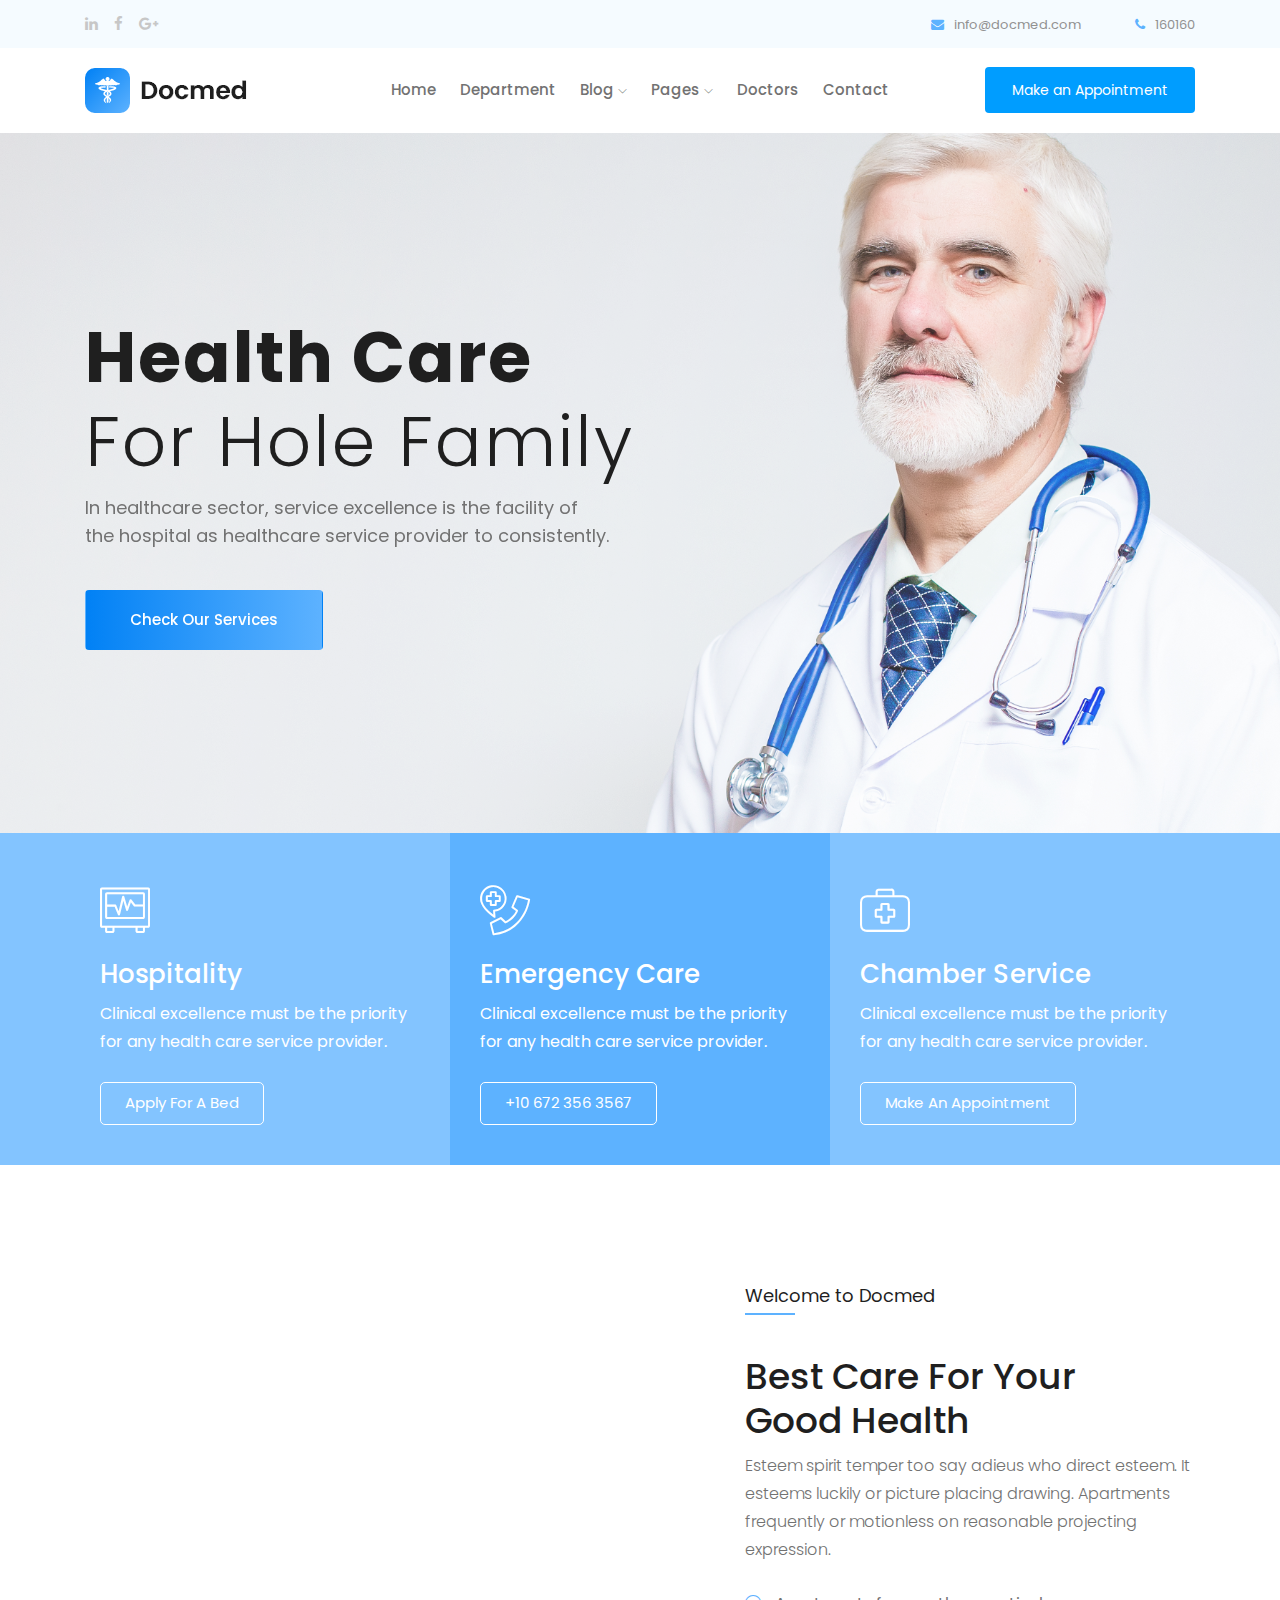
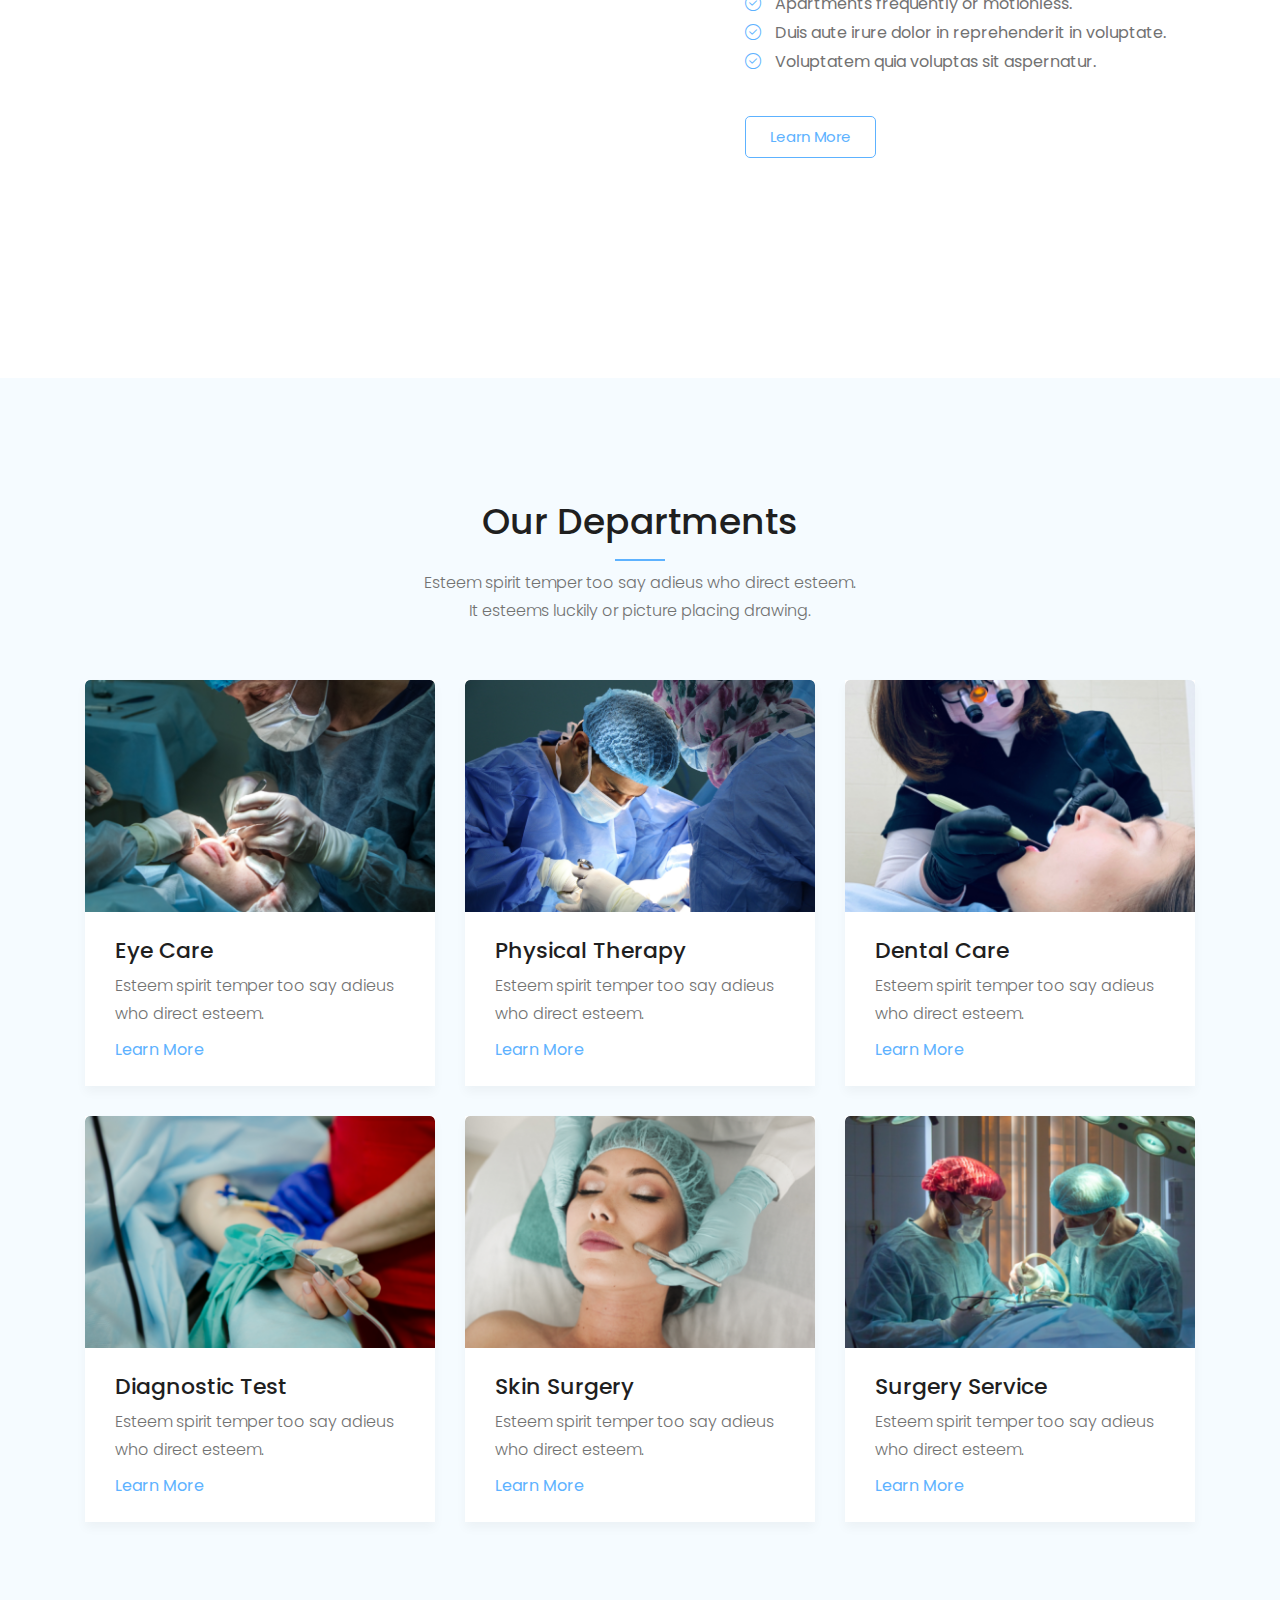
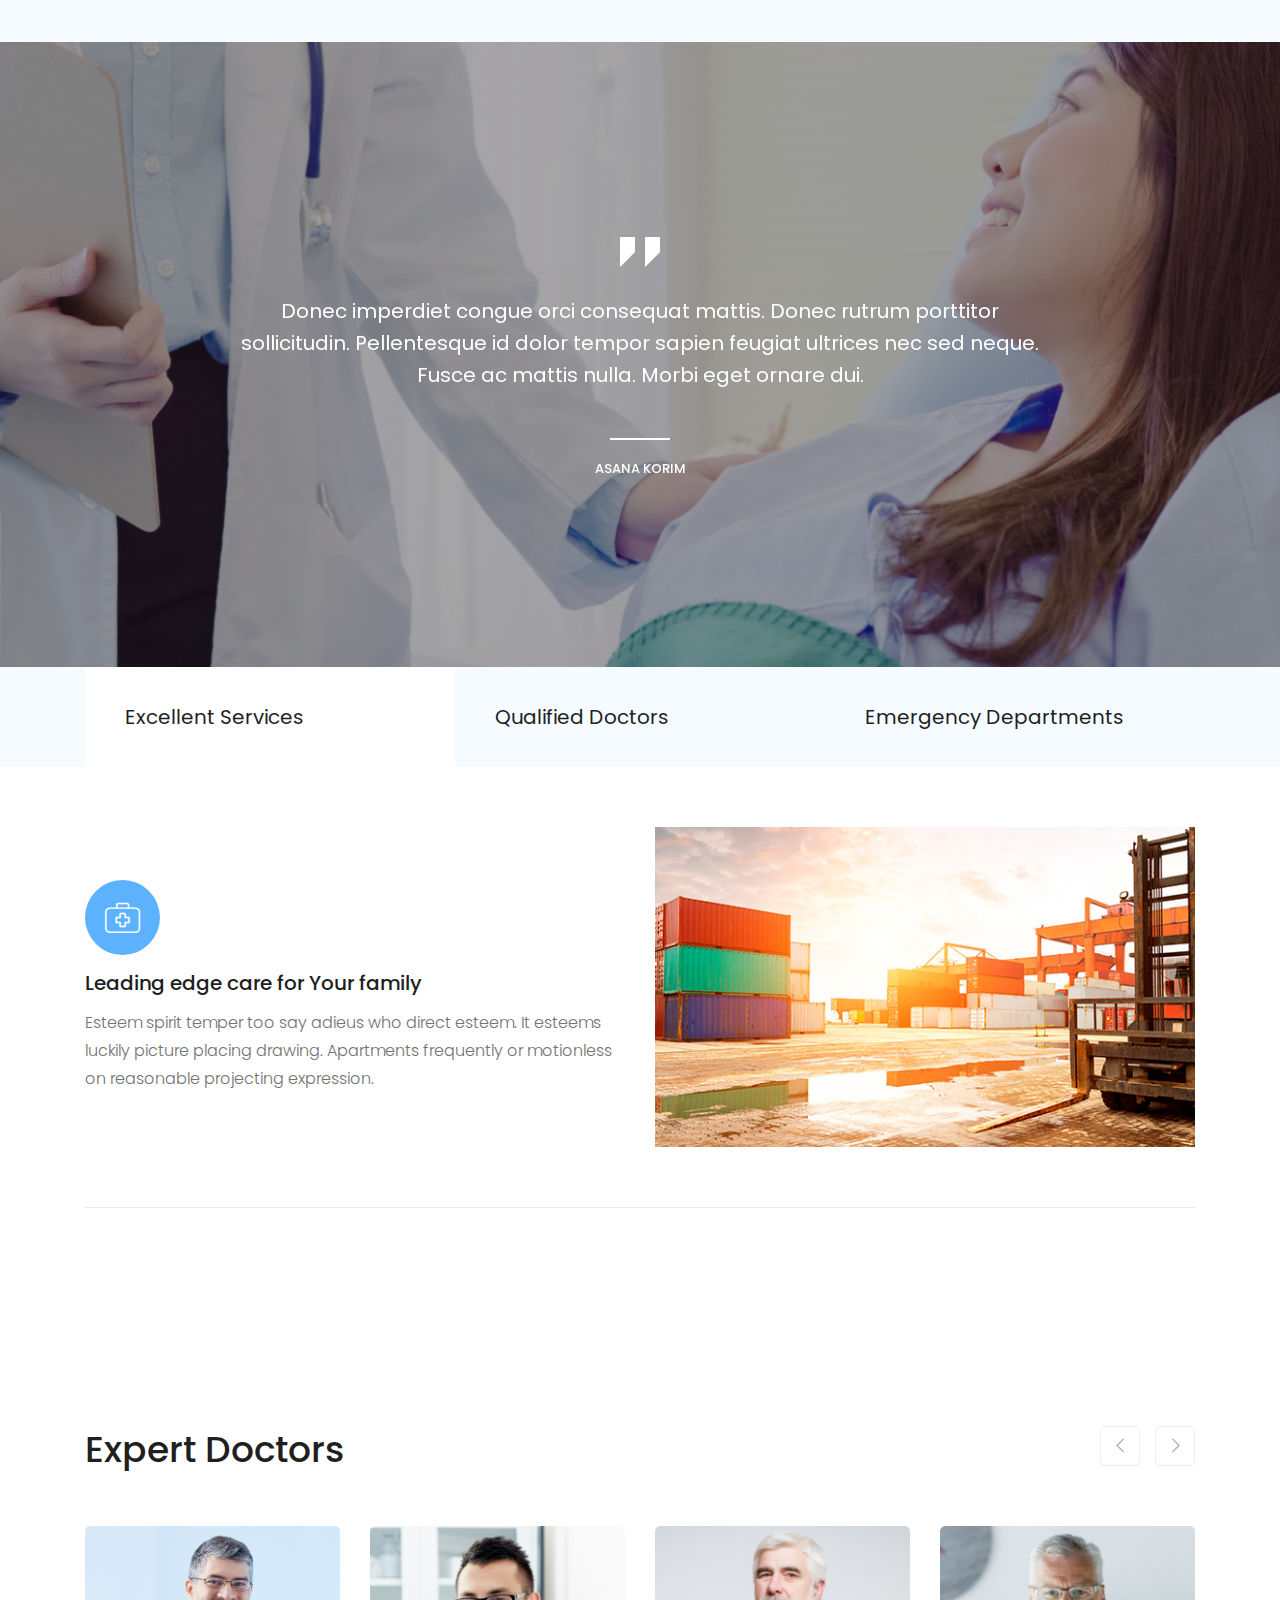
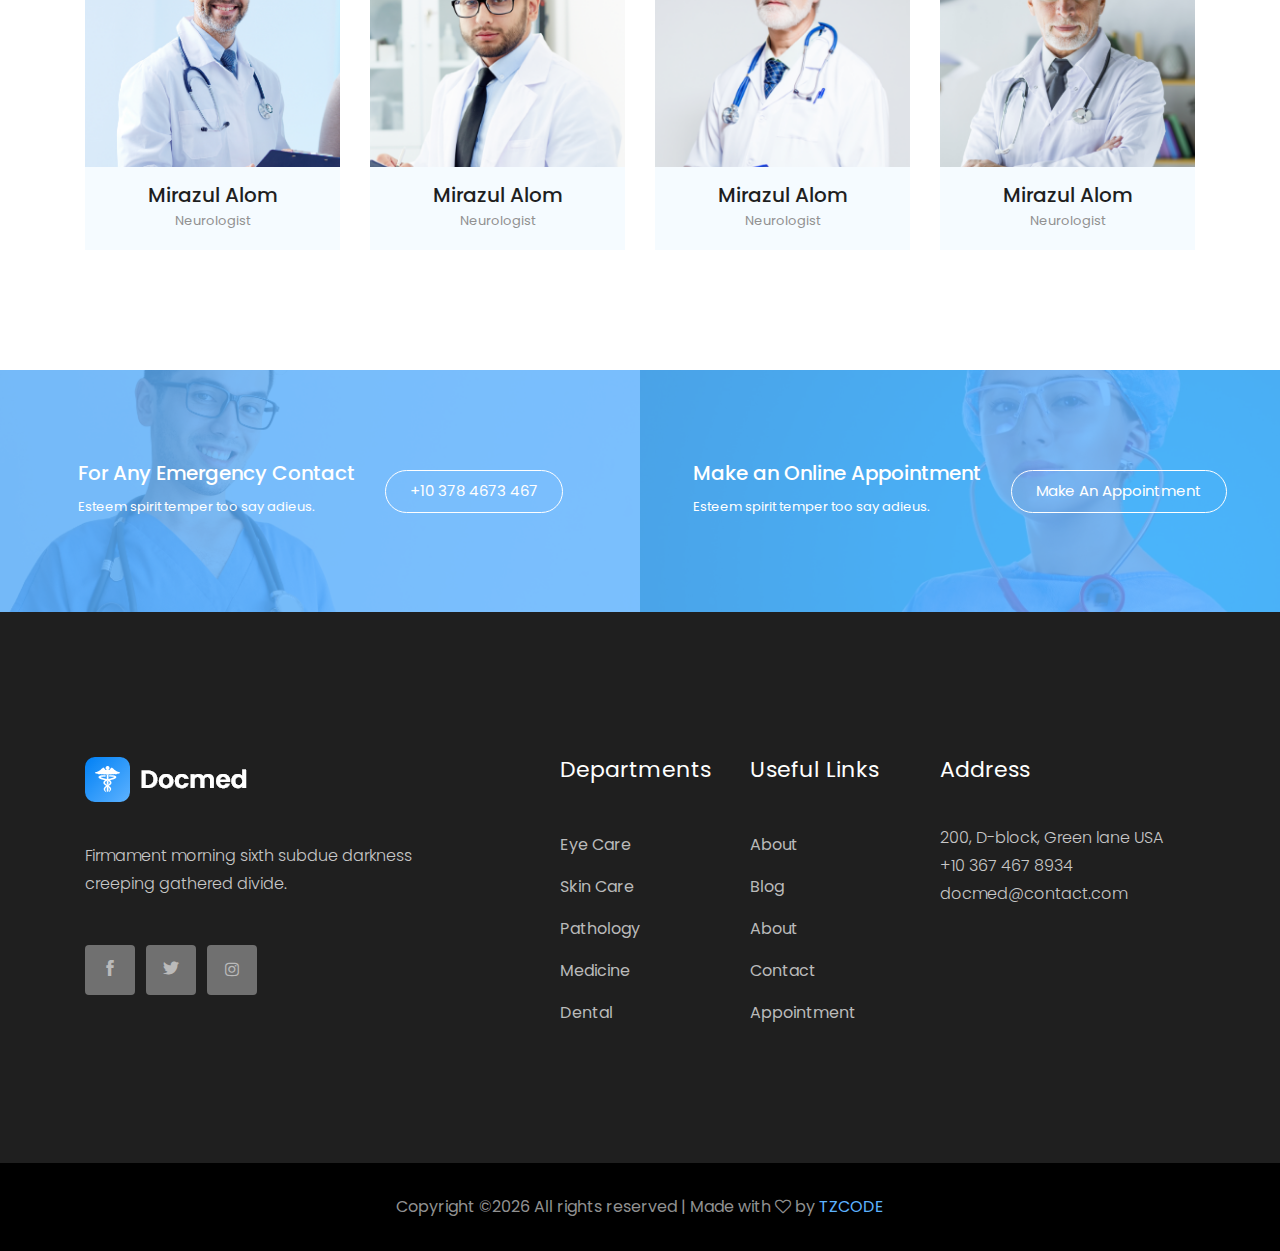
==== commit 6ce37df0: "Improvements to the Website" ====
--- a/amalog/www-backup/landing.html
+++ b/amalog/www-backup/landing.html
@@ -211,10 +211,10 @@
                 <div class="col-xl-6 col-lg-6">
                     <div class="welcome_thumb">
                         <div class="thumb_1">
-                            <img src="img/about/1.png" alt="">
+                            <img src="img/about/1.jpg" alt="">
                         </div>
                         <div class="thumb_2">
-                            <img src="img/about/2.png" alt="">
+                            <img src="img/about/2.jpg" alt="">
                         </div>
                     </div>
                 </div>
